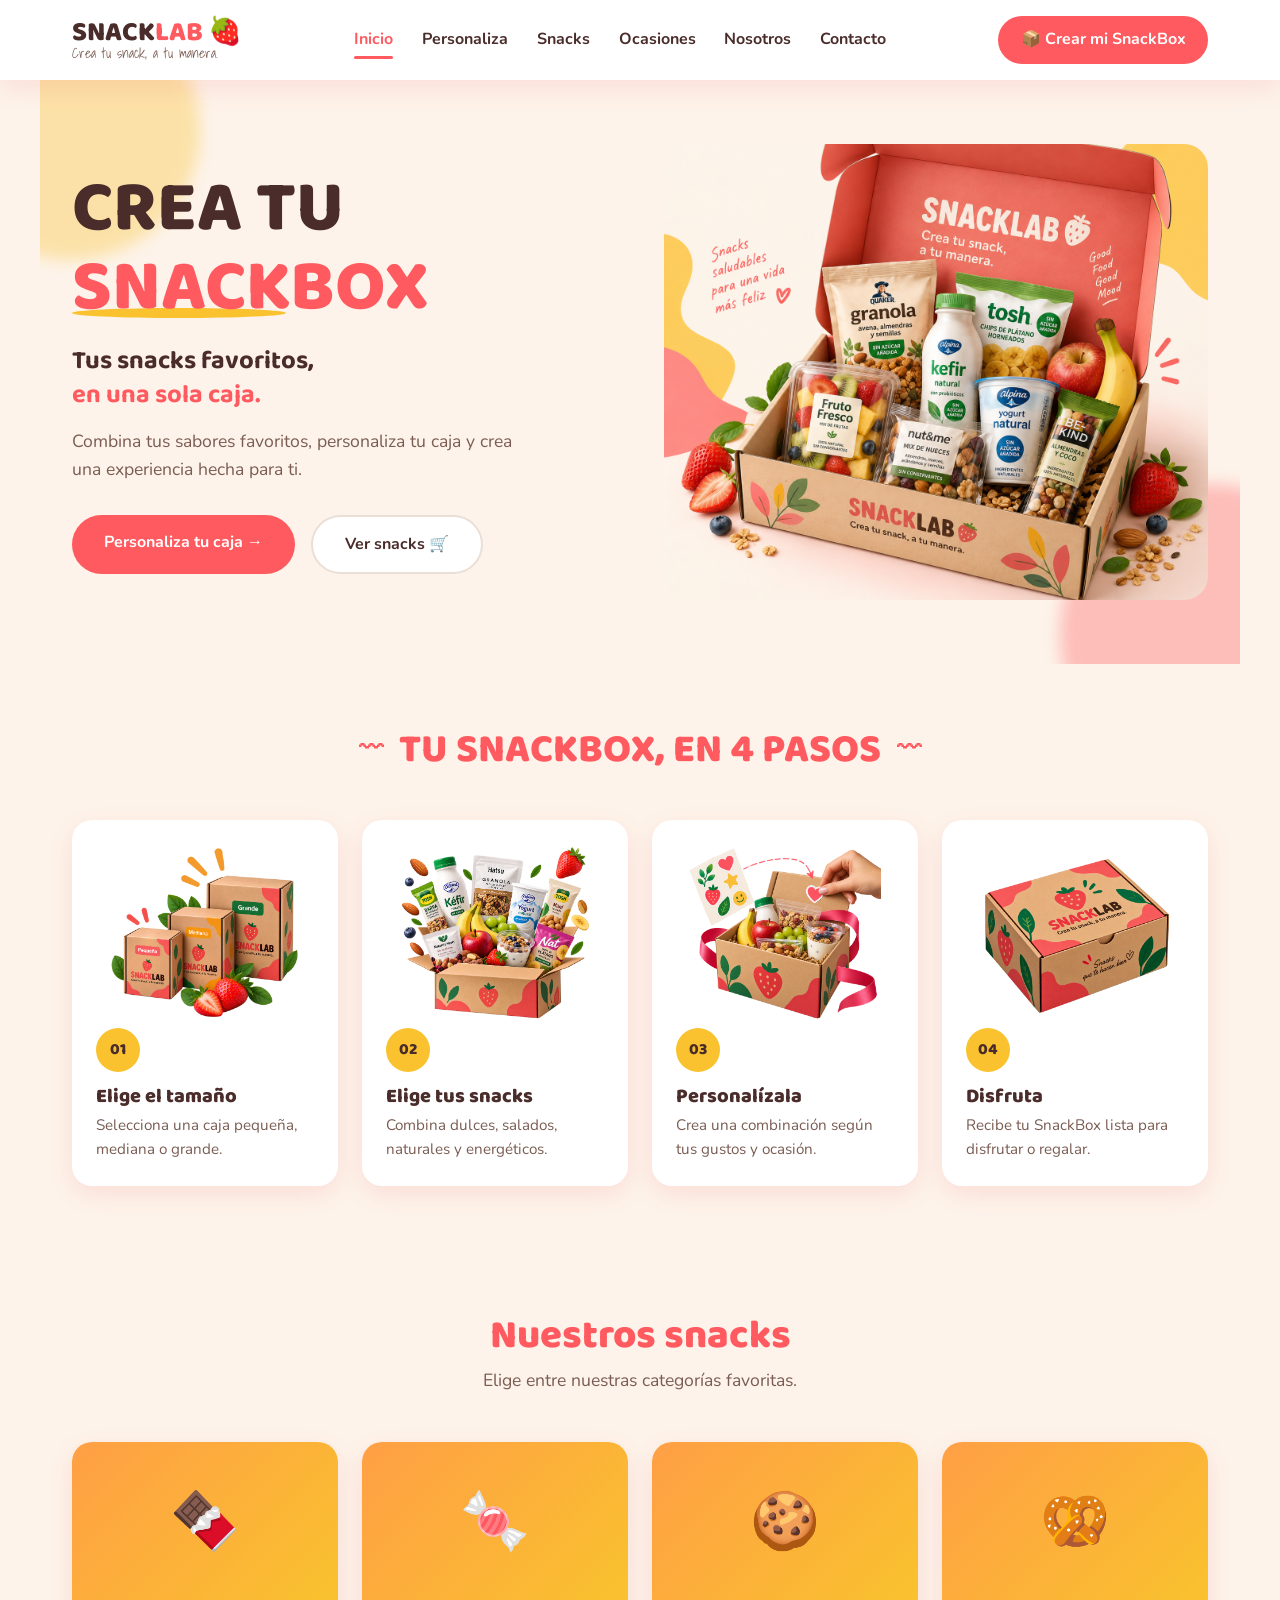
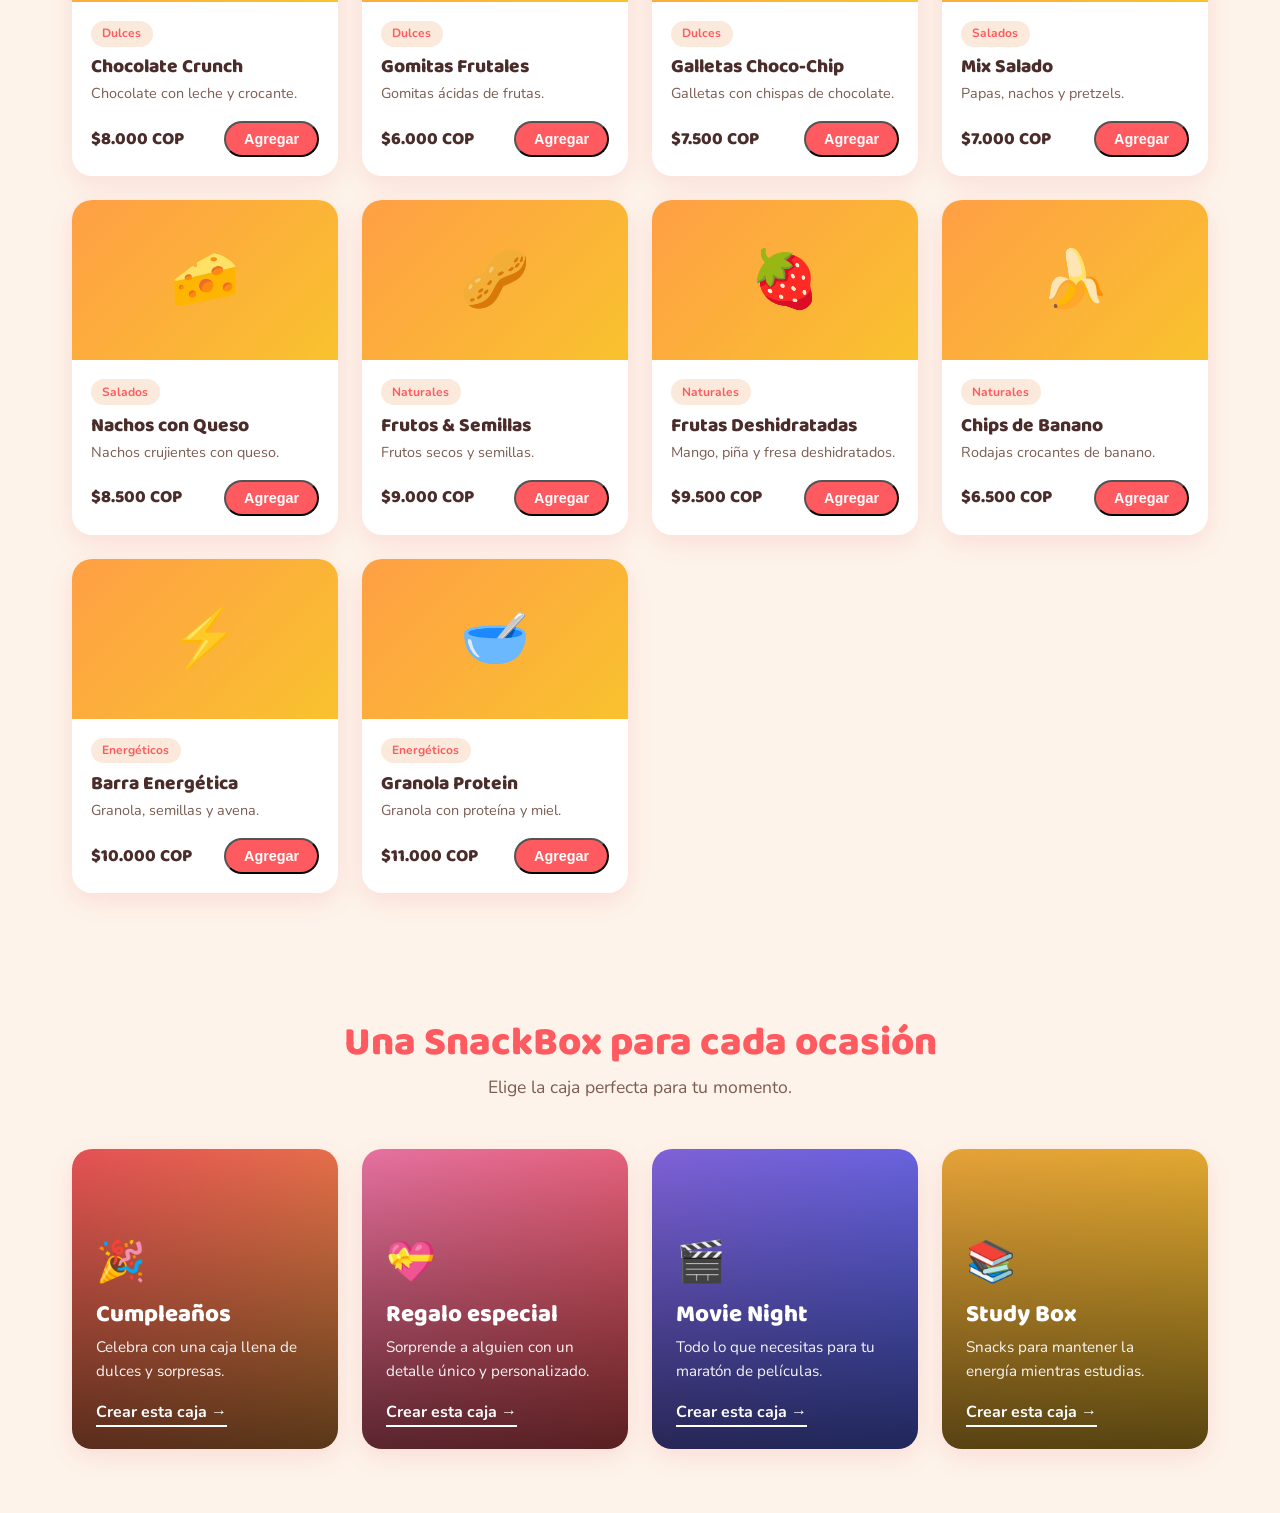
==== index.html @ cac792b1 "feat: add occasions section" ====
<!DOCTYPE html>
<html lang="es">
<head>
    <meta charset="UTF-8">
    <meta name="viewport" content="width=device-width, initial-scale=1.0">
    <title>SnackLab 🍓 | Crea tu snack, a tu manera</title>

    <!-- Google Fonts: Baloo 2 (títulos gruesos y redondeados) + Nunito (texto) -->
    <link rel="preconnect" href="https://fonts.googleapis.com">
    <link rel="preconnect" href="https://fonts.gstatic.com" crossorigin>
    <link href="https://fonts.googleapis.com/css2?family=Baloo+2:wght@600;700;800&family=Nunito:wght@400;600;700&display=swap" rel="stylesheet">

    <link rel="stylesheet" href="css/styles.css">
</head>
<body>

    <!-- ============================================= -->
    <!-- HEADER: zona superior con la navegación       -->
    <!-- ============================================= -->
    <header class="header">
        <nav class="navbar">
            <!-- Logo con dos colores + tagline debajo -->
            <a href="#inicio" class="navbar__logo">
                <span class="navbar__logo-text">
                    <span class="navbar__logo-snack">SNACK</span><span class="navbar__logo-lab">LAB</span> 🍓
                </span>
                <span class="navbar__logo-tagline">Crea tu snack, a tu manera.</span>
            </a>

            <!-- Menú de enlaces internos (anclas a cada sección) -->
            <ul class="navbar__menu">
                <li><a href="#inicio" class="is-active">Inicio</a></li>
                <li><a href="#como-funciona">Personaliza</a></li>
                <li><a href="#snacks">Snacks</a></li>
                <li><a href="#ocasiones">Ocasiones</a></li>
                <li><a href="#nosotros">Nosotros</a></li>
                <li><a href="#contacto">Contacto</a></li>
            </ul>

            <!-- Botón principal (CTA): visualmente es un botón, por dentro un enlace -->
            <a href="#contacto" class="navbar__cta">📦 Crear mi SnackBox</a>
        </nav>
    </header>

    <!-- ============================================= -->
    <!-- MAIN: contenido principal de la página         -->
    <!-- ============================================= -->
    <main>

        <!-- HERO: primera impresión (Fase 5) -->
        <section id="inicio" class="hero">
            <!-- COLUMNA IZQUIERDA: texto y botones -->
            <div class="hero__content">
                <h1 class="hero__title">
                    <span class="hero__title-line1">Crea tu</span>
                    <span class="hero__title-line2">SnackBox</span>
                </h1>
                <p class="hero__subtitle">
                    Tus snacks favoritos,<br>
                    <span class="hero__subtitle-accent">en una sola caja.</span>
                </p>
                <p class="hero__text">
                    Combina tus sabores favoritos, personaliza tu caja y crea una
                    experiencia hecha para ti.
                </p>
                <!-- Grupo de botones: principal y secundario -->
                <div class="hero__buttons">
                    <a href="#contacto" class="btn btn--primary">Personaliza tu caja →</a>
                    <a href="#snacks" class="btn btn--secondary">Ver snacks 🛒</a>
                </div>
            </div>

            <!-- COLUMNA DERECHA: imagen principal de la SnackBox -->
            <div class="hero__image">
                <img src="img/ppal.png" alt="SnackBox de SnackLab llena de snacks variados">
            </div>
        </section>

        <!-- CÓMO FUNCIONA: 4 pasos (Fase 6) -->
        <section id="como-funciona" class="section">
            <h2 class="section__title section__title--sparkles">Tu SnackBox, en 4 pasos</h2>

            <!-- Contenedor Grid: aquí viven las 4 tarjetas de pasos -->
            <div class="steps">
                <article class="step-card">
                    <img class="step-card__img" src="img/paso1.png" alt="Elige el tamaño de la caja">
                    <div class="step-card__body">
                        <span class="step-card__number">01</span>
                        <h3 class="step-card__title">Elige el tamaño</h3>
                        <p class="step-card__text">Selecciona una caja pequeña, mediana o grande.</p>
                    </div>
                </article>

                <article class="step-card">
                    <img class="step-card__img" src="img/paso2.png" alt="Elige tus snacks">
                    <div class="step-card__body">
                        <span class="step-card__number">02</span>
                        <h3 class="step-card__title">Elige tus snacks</h3>
                        <p class="step-card__text">Combina dulces, salados, naturales y energéticos.</p>
                    </div>
                </article>

                <article class="step-card">
                    <img class="step-card__img" src="img/paso3.png" alt="Personaliza tu caja">
                    <div class="step-card__body">
                        <span class="step-card__number">03</span>
                        <h3 class="step-card__title">Personalízala</h3>
                        <p class="step-card__text">Crea una combinación según tus gustos y ocasión.</p>
                    </div>
                </article>

                <article class="step-card">
                    <img class="step-card__img" src="img/paso4.png" alt="Disfruta tu SnackBox">
                    <div class="step-card__body">
                        <span class="step-card__number">04</span>
                        <h3 class="step-card__title">Disfruta</h3>
                        <p class="step-card__text">Recibe tu SnackBox lista para disfrutar o regalar.</p>
                    </div>
                </article>
            </div>
        </section>

        <!-- NUESTROS SNACKS: catálogo (Fase 7) -->
        <section id="snacks" class="section">
            <h2 class="section__title">Nuestros snacks</h2>
            <p class="section__subtitle">Elige entre nuestras categorías favoritas.</p>

            <!-- Grid de tarjetas de producto -->
            <div class="snacks">
                <!-- DULCES -->
                <article class="snack-card">
                    <div class="snack-card__img" aria-label="Chocolate Crunch"><span>🍫</span></div>
                    <div class="snack-card__body">
                        <span class="snack-card__tag">Dulces</span>
                        <h3 class="snack-card__name">Chocolate Crunch</h3>
                        <p class="snack-card__desc">Chocolate con leche y crocante.</p>
                        <div class="snack-card__footer">
                            <span class="snack-card__price">$8.000 COP</span>
                            <button type="button" class="btn btn--primary btn--small">Agregar</button>
                        </div>
                    </div>
                </article>

                <article class="snack-card">
                    <div class="snack-card__img" aria-label="Gomitas Frutales"><span>🍬</span></div>
                    <div class="snack-card__body">
                        <span class="snack-card__tag">Dulces</span>
                        <h3 class="snack-card__name">Gomitas Frutales</h3>
                        <p class="snack-card__desc">Gomitas ácidas de frutas.</p>
                        <div class="snack-card__footer">
                            <span class="snack-card__price">$6.000 COP</span>
                            <button type="button" class="btn btn--primary btn--small">Agregar</button>
                        </div>
                    </div>
                </article>

                <article class="snack-card">
                    <div class="snack-card__img" aria-label="Galletas Choco-Chip"><span>🍪</span></div>
                    <div class="snack-card__body">
                        <span class="snack-card__tag">Dulces</span>
                        <h3 class="snack-card__name">Galletas Choco-Chip</h3>
                        <p class="snack-card__desc">Galletas con chispas de chocolate.</p>
                        <div class="snack-card__footer">
                            <span class="snack-card__price">$7.500 COP</span>
                            <button type="button" class="btn btn--primary btn--small">Agregar</button>
                        </div>
                    </div>
                </article>

                <!-- SALADOS -->
                <article class="snack-card">
                    <div class="snack-card__img" aria-label="Mix Salado"><span>🥨</span></div>
                    <div class="snack-card__body">
                        <span class="snack-card__tag">Salados</span>
                        <h3 class="snack-card__name">Mix Salado</h3>
                        <p class="snack-card__desc">Papas, nachos y pretzels.</p>
                        <div class="snack-card__footer">
                            <span class="snack-card__price">$7.000 COP</span>
                            <button type="button" class="btn btn--primary btn--small">Agregar</button>
                        </div>
                    </div>
                </article>

                <article class="snack-card">
                    <div class="snack-card__img" aria-label="Nachos con Queso"><span>🧀</span></div>
                    <div class="snack-card__body">
                        <span class="snack-card__tag">Salados</span>
                        <h3 class="snack-card__name">Nachos con Queso</h3>
                        <p class="snack-card__desc">Nachos crujientes con queso.</p>
                        <div class="snack-card__footer">
                            <span class="snack-card__price">$8.500 COP</span>
                            <button type="button" class="btn btn--primary btn--small">Agregar</button>
                        </div>
                    </div>
                </article>

                <!-- NATURALES -->
                <article class="snack-card">
                    <div class="snack-card__img" aria-label="Frutos y Semillas"><span>🥜</span></div>
                    <div class="snack-card__body">
                        <span class="snack-card__tag">Naturales</span>
                        <h3 class="snack-card__name">Frutos &amp; Semillas</h3>
                        <p class="snack-card__desc">Frutos secos y semillas.</p>
                        <div class="snack-card__footer">
                            <span class="snack-card__price">$9.000 COP</span>
                            <button type="button" class="btn btn--primary btn--small">Agregar</button>
                        </div>
                    </div>
                </article>

                <article class="snack-card">
                    <div class="snack-card__img" aria-label="Frutas Deshidratadas"><span>🍓</span></div>
                    <div class="snack-card__body">
                        <span class="snack-card__tag">Naturales</span>
                        <h3 class="snack-card__name">Frutas Deshidratadas</h3>
                        <p class="snack-card__desc">Mango, piña y fresa deshidratados.</p>
                        <div class="snack-card__footer">
                            <span class="snack-card__price">$9.500 COP</span>
                            <button type="button" class="btn btn--primary btn--small">Agregar</button>
                        </div>
                    </div>
                </article>

                <article class="snack-card">
                    <div class="snack-card__img" aria-label="Chips de Banano"><span>🍌</span></div>
                    <div class="snack-card__body">
                        <span class="snack-card__tag">Naturales</span>
                        <h3 class="snack-card__name">Chips de Banano</h3>
                        <p class="snack-card__desc">Rodajas crocantes de banano.</p>
                        <div class="snack-card__footer">
                            <span class="snack-card__price">$6.500 COP</span>
                            <button type="button" class="btn btn--primary btn--small">Agregar</button>
                        </div>
                    </div>
                </article>

                <!-- ENERGÉTICOS -->
                <article class="snack-card">
                    <div class="snack-card__img" aria-label="Barra Energética"><span>⚡</span></div>
                    <div class="snack-card__body">
                        <span class="snack-card__tag">Energéticos</span>
                        <h3 class="snack-card__name">Barra Energética</h3>
                        <p class="snack-card__desc">Granola, semillas y avena.</p>
                        <div class="snack-card__footer">
                            <span class="snack-card__price">$10.000 COP</span>
                            <button type="button" class="btn btn--primary btn--small">Agregar</button>
                        </div>
                    </div>
                </article>

                <article class="snack-card">
                    <div class="snack-card__img" aria-label="Granola Protein"><span>🥣</span></div>
                    <div class="snack-card__body">
                        <span class="snack-card__tag">Energéticos</span>
                        <h3 class="snack-card__name">Granola Protein</h3>
                        <p class="snack-card__desc">Granola con proteína y miel.</p>
                        <div class="snack-card__footer">
                            <span class="snack-card__price">$11.000 COP</span>
                            <button type="button" class="btn btn--primary btn--small">Agregar</button>
                        </div>
                    </div>
                </article>
            </div>
        </section>

        <!-- OCASIONES: SnackBox temáticas (Fase 8) -->
        <section id="ocasiones" class="section">
            <h2 class="section__title">Una SnackBox para cada ocasión</h2>
            <p class="section__subtitle">Elige la caja perfecta para tu momento.</p>

            <!-- Grid de tarjetas con overlay -->
            <div class="occasions">
                <article class="occasion-card occasion-card--birthday">
                    <div class="occasion-card__content">
                        <span class="occasion-card__icon">🎉</span>
                        <h3 class="occasion-card__title">Cumpleaños</h3>
                        <p class="occasion-card__desc">Celebra con una caja llena de dulces y sorpresas.</p>
                        <a href="#contacto" class="occasion-card__cta">Crear esta caja →</a>
                    </div>
                </article>

                <article class="occasion-card occasion-card--gift">
                    <div class="occasion-card__content">
                        <span class="occasion-card__icon">💝</span>
                        <h3 class="occasion-card__title">Regalo especial</h3>
                        <p class="occasion-card__desc">Sorprende a alguien con un detalle único y personalizado.</p>
                        <a href="#contacto" class="occasion-card__cta">Crear esta caja →</a>
                    </div>
                </article>

                <article class="occasion-card occasion-card--movie">
                    <div class="occasion-card__content">
                        <span class="occasion-card__icon">🎬</span>
                        <h3 class="occasion-card__title">Movie Night</h3>
                        <p class="occasion-card__desc">Todo lo que necesitas para tu maratón de películas.</p>
                        <a href="#contacto" class="occasion-card__cta">Crear esta caja →</a>
                    </div>
                </article>

                <article class="occasion-card occasion-card--study">
                    <div class="occasion-card__content">
                        <span class="occasion-card__icon">📚</span>
                        <h3 class="occasion-card__title">Study Box</h3>
                        <p class="occasion-card__desc">Snacks para mantener la energía mientras estudias.</p>
                        <a href="#contacto" class="occasion-card__cta">Crear esta caja →</a>
                    </div>
                </article>
            </div>
        </section>

        <!-- ¿POR QUÉ SNACKLAB?: beneficios (Fase 9) -->
        <section id="beneficios">
            <!-- 4 beneficios: personalizable, variedad, para cada ocasión, a tu medida -->
        </section>

        <!-- SOBRE NOSOTROS: historia de la marca (Fase 10) -->
        <section id="nosotros">
            <!-- Texto de la marca + CTA -->
        </section>

        <!-- CONTACTO: formulario visual (Fase 11) -->
        <section id="contacto">
            <!-- Formulario: nombre, email, ocasión, mensaje -->
        </section>

    </main>

    <!-- ============================================= -->
    <!-- FOOTER: pie de página (Fase 12)                -->
    <!-- ============================================= -->
    <footer>
        <!-- Logo, tagline, enlaces, redes, copyright -->
    </footer>

</body>
</html>
---- css/styles.css ----
/* ============================================= */
/* SNACKLAB - Hoja de estilos principal           */
/* ============================================= */

/* --- Carga de la fuente decorativa ---
   @font-face "instala" la fuente en la web desde un archivo local.
   La ruta ../Fonts/ sube un nivel (sale de css/) y entra a la carpeta Fonts/. */
@font-face {
    font-family: 'Shadows Into Light';
    src: url('../Fonts/ShadowsIntoLight-Regular.ttf') format('truetype');
    font-weight: 400;
    font-style: normal;
    font-display: swap; /* muestra texto de reserva mientras la fuente carga */
}

/* --- Variables CSS (paleta y valores reutilizables) ---
   Se definen una vez aquí y se usan en todo el archivo con var(--nombre).
   Si quieres cambiar un color de toda la web, lo cambias en un solo lugar. */
:root {
    --primary-color: #ff5a5f;   /* coral: color principal de la marca */
    --primary-dark: #e94b50;    /* coral más oscuro (hover) */
    --secondary-color: #ff9f45; /* naranja */
    --accent-color: #f9c22e;    /* amarillo dorado: círculos y subrayados */
    --background-color: #fdf3ea;/* crema cálido: fondo general */
    --cream-dark: #fbe9db;      /* crema un poco más intenso (secciones) */
    --text-color: #4a2c2a;      /* café oscuro: texto y logo */
    --text-light: #7a5c52;      /* café claro: descripciones */
    --white: #ffffff;

    --radius: 16px;             /* redondeo estándar de bordes */
    --shadow: 0 8px 24px rgba(233, 75, 80, 0.12); /* sombra suave cálida */
    --transition: 0.3s ease;    /* velocidad estándar de animaciones */

    /* Fuente manuscrita: solo para el logo y el tagline */
    --font-script: 'Shadows Into Light', cursive;
    /* Fuente gruesa y redondeada: títulos grandes (hero, secciones) */
    --font-titles: 'Baloo 2', cursive;
    /* Fuente para textos normales */
    --font-body: 'Nunito', 'Segoe UI', sans-serif;
}

/* --- Reset básico ---
   Quita los márgenes/rellenos por defecto del navegador
   y hace que el padding no aumente el ancho de los elementos. */
* {
    margin: 0;
    padding: 0;
    box-sizing: border-box;
}

/* Hace que al hacer clic en un enlace del menú,
   la página se desplace suavemente en vez de saltar. */
html {
    scroll-behavior: smooth;
}

/* Estilos base del cuerpo */
body {
    font-family: var(--font-body);
    line-height: 1.6;
    color: var(--text-color);
    background-color: var(--background-color);
    overflow-x: hidden; /* evita scroll horizontal por las formas decorativas */
}

/* Las imágenes nunca se salen de su contenedor */
img {
    max-width: 100%;
    display: block;
}

/* Quitamos el subrayado y el color por defecto de los enlaces */
a {
    text-decoration: none;
    color: inherit;
}

/* Quitamos los puntos de las listas */
ul {
    list-style: none;
}

/* Títulos grandes: fuente gruesa y redondeada (Baloo 2) */
h1,
h2,
h3 {
    font-family: var(--font-titles);
    font-weight: 800;
    line-height: 1.1;
}

/* ============================================= */
/* NAVBAR                                         */
/* ============================================= */

/* El header queda "pegado" arriba al hacer scroll (sticky).
   z-index alto para que quede por encima del resto del contenido. */
.header {
    background-color: var(--white);
    box-shadow: var(--shadow);
    position: sticky;
    top: 0;
    z-index: 100;
}

/* FLEXBOX: coloca logo, menú y CTA en una fila y los separa.
   justify-content: space-between = empuja los elementos a los extremos. */
.navbar {
    display: flex;
    align-items: center;
    justify-content: space-between;
    max-width: 1200px;     /* la navbar no se estira infinitamente en pantallas grandes */
    margin: 0 auto;        /* centra el contenido horizontalmente */
    padding: 1rem 2rem;
}

/* Logo: el enlace es una columna (texto arriba, tagline abajo) */
.navbar__logo {
    display: flex;
    flex-direction: column;
    line-height: 1;
}

/* Texto principal del logo, en fuente gruesa Baloo */
.navbar__logo-text {
    font-family: var(--font-titles);
    font-size: 1.7rem;
    font-weight: 800;
}

.navbar__logo-snack {
    color: var(--text-color); /* "SNACK" en café oscuro */
}

.navbar__logo-lab {
    color: var(--primary-color); /* "LAB" en coral */
}

/* Tagline pequeño en fuente manuscrita debajo del logo */
.navbar__logo-tagline {
    font-family: var(--font-script);
    font-size: 0.9rem;
    color: var(--text-light);
}

/* El menú también es un contenedor flex (enlaces en fila con separación) */
.navbar__menu {
    display: flex;
    gap: 1.8rem;
}

.navbar__menu a {
    position: relative;
    font-weight: 700;
    padding: 0.3rem 0;
    transition: color var(--transition);
}

.navbar__menu a:hover {
    color: var(--primary-color);
}

/* Enlace activo: color coral + subrayado corto debajo.
   El subrayado se dibuja con un pseudo-elemento ::after (decoración sin HTML extra). */
.navbar__menu a.is-active {
    color: var(--primary-color);
}

.navbar__menu a.is-active::after {
    content: "";
    position: absolute;
    left: 0;
    bottom: -4px;
    width: 100%;
    height: 3px;
    background-color: var(--primary-color);
    border-radius: 2px;
}

/* CTA: enlace con apariencia de botón (redondeado tipo píldora) */
.navbar__cta {
    background-color: var(--primary-color);
    color: var(--white);
    padding: 0.7rem 1.4rem;
    border-radius: 50px;
    font-weight: 700;
    transition: background-color var(--transition), transform var(--transition);
}

.navbar__cta:hover {
    background-color: var(--primary-dark);
    transform: translateY(-2px); /* el botón "sube" un poco al pasar el mouse */
}

/* ============================================= */
/* BOTONES (reutilizables en toda la web)         */
/* ============================================= */

/* Clase base .btn: estilos comunes de todos los botones (forma píldora) */
.btn {
    display: inline-block;
    padding: 0.9rem 2rem;
    border-radius: 50px;
    font-weight: 700;
    transition: transform var(--transition), background-color var(--transition);
}

.btn:hover {
    transform: translateY(-2px); /* efecto de "levantar" al pasar el mouse */
}

/* Botón PRINCIPAL: relleno de color, es LA acción más importante */
.btn--primary {
    background-color: var(--primary-color);
    color: var(--white);
}

.btn--primary:hover {
    background-color: var(--primary-dark);
}

/* Botón SECUNDARIO: fondo blanco con borde, es la acción alternativa */
.btn--secondary {
    background-color: var(--white);
    color: var(--text-color);
    border: 2px solid #eadfd7;
}

.btn--secondary:hover {
    border-color: var(--primary-color);
    color: var(--primary-color);
}

/* Botón PEQUEÑO: para usar dentro de tarjetas (ej. "Agregar") */
.btn--small {
    padding: 0.5rem 1.1rem;
    font-size: 0.9rem;
}

/* ============================================= */
/* HERO                                           */
/* ============================================= */

/* position: relative para poder colocar las formas decorativas dentro.
   overflow: hidden para que los blobs no generen scroll. */
.hero {
    position: relative;
    display: flex;
    align-items: center;
    gap: 3rem;
    max-width: 1200px;
    margin: 0 auto;
    padding: 4rem 2rem;
    overflow: hidden;
}

/* --- Formas decorativas de fondo (blobs) ---
   Se crean con pseudo-elementos: círculos de color difuminados
   colocados detrás del contenido (z-index: 0). */
.hero::before,
.hero::after {
    content: "";
    position: absolute;
    border-radius: 50%;
    z-index: 0;
    filter: blur(8px);
    opacity: 0.35;
}

/* Blob amarillo arriba a la izquierda */
.hero::before {
    width: 260px;
    height: 260px;
    background-color: var(--accent-color);
    top: -80px;
    left: -100px;
}

/* Blob coral abajo a la derecha */
.hero::after {
    width: 300px;
    height: 300px;
    background-color: var(--primary-color);
    bottom: -120px;
    right: -120px;
}

/* Cada columna ocupa la mitad. position: relative + z-index: 1
   para que el contenido quede POR ENCIMA de los blobs decorativos. */
.hero__content,
.hero__image {
    position: relative;
    z-index: 1;
    flex: 1;
}

/* Título gigante en dos líneas y dos colores */
.hero__title {
    display: flex;
    flex-direction: column;
    font-size: 4.5rem;
    text-transform: uppercase;
    margin-bottom: 1rem;
}

.hero__title-line1 {
    color: var(--text-color);   /* "CREA TU" en café */
}

/* "SNACKBOX" en coral, con subrayado curvo amarillo debajo.
   El subrayado se dibuja con ::after usando un borde redondeado. */
.hero__title-line2 {
    color: var(--primary-color);
    position: relative;
    display: inline-block;
    width: fit-content;
}

.hero__title-line2::after {
    content: "";
    position: absolute;
    left: 0;
    bottom: 0.15em;
    width: 60%;
    height: 10px;
    background-color: var(--accent-color);
    border-radius: 50%;
    z-index: -1;                /* queda detrás del texto */
}

.hero__subtitle {
    font-family: var(--font-titles);
    font-size: 1.6rem;
    font-weight: 700;
    line-height: 1.3;
    margin-bottom: 1rem;
}

.hero__subtitle-accent {
    color: var(--primary-color); /* segunda línea del subtítulo en coral */
}

.hero__text {
    font-size: 1.1rem;
    color: var(--text-light);
    margin-bottom: 2rem;
    max-width: 460px;
}

/* Los botones en fila, con separación entre ellos */
.hero__buttons {
    display: flex;
    gap: 1rem;
}

/* --- Imagen principal del hero --- */
.hero__image {
    display: flex;
    justify-content: center;
}

/* La imagen se adapta a su columna y mantiene sus proporciones.
   object-fit: contain evita que se deforme. */
.hero__image img {
    width: 100%;
    max-width: 560px;
    height: auto;
    border-radius: 24px;
}

/* ============================================= */
/* SECCIONES (estilos reutilizables)              */
/* ============================================= */

/* Contenedor estándar de cada sección: ancho máximo y centrado */
.section {
    max-width: 1200px;
    margin: 0 auto;
    padding: 4rem 2rem;
    text-align: center;
}

/* Título de sección (usa la fuente decorativa por la regla h2 global) */
.section__title {
    font-size: 2.5rem;
    color: var(--primary-color);
    margin-bottom: 0.5rem;
}

/* Subtítulo explicativo bajo el título */
.section__subtitle {
    font-size: 1.1rem;
    margin-bottom: 3rem;
    color: var(--text-light);
}

/* Título en MAYÚSCULAS con destellos decorativos a los lados.
   Los destellos (líneas coral) se hacen con ::before y ::after. */
.section__title--sparkles {
    text-transform: uppercase;
    display: inline-flex;
    align-items: center;
    gap: 1rem;
    margin-bottom: 3rem;
}

.section__title--sparkles::before,
.section__title--sparkles::after {
    content: "〰";
    color: var(--primary-color);
    font-size: 1.5rem;
}

/* ============================================= */
/* SECCIÓN "CÓMO FUNCIONA" (CSS Grid)             */
/* ============================================= */

/* GRID: 4 columnas del mismo ancho. */
.steps {
    display: grid;
    grid-template-columns: repeat(4, 1fr);
    gap: 1.5rem;
}

/* Cada tarjeta de paso.
   overflow: hidden hace que la imagen respete las esquinas redondeadas.
   Sin padding: la imagen llega de borde a borde (el padding va en el body). */
.step-card {
    position: relative;
    background-color: var(--white);
    border-radius: 20px;
    box-shadow: var(--shadow);
    overflow: hidden;
    text-align: left;
    transition: transform var(--transition);
}

.step-card:hover {
    transform: translateY(-8px);
}

/* Imagen de la ilustración: centrada y completa (sin recortar).
   object-fit: contain muestra la imagen entera; se ve limpia porque
   su fondo crema es casi igual al fondo de la web. */
.step-card__img {
    width: 100%;
    height: 200px;
    object-fit: contain;
    display: block;
    padding: 1.5rem 1.5rem 0;
}

/* Contenedor del texto: aquí va el padding del texto */
.step-card__body {
    padding: 0.5rem 1.5rem 1.5rem;
}

/* --- Línea punteada conectora entre tarjetas ---
   Se dibuja con ::after a la derecha de cada tarjeta.
   La última tarjeta no la lleva (:last-child). */
.step-card::after {
    content: "";
    position: absolute;
    top: 90px;
    right: -1.5rem;
    width: 1.5rem;
    border-top: 3px dotted var(--primary-color);
    z-index: 1;
}

.step-card:last-child::after {
    display: none; /* la última no conecta con nada */
}

/* Número dentro de un círculo amarillo */
.step-card__number {
    display: inline-flex;
    align-items: center;
    justify-content: center;
    width: 44px;
    height: 44px;
    background-color: var(--accent-color);
    color: var(--text-color);
    border-radius: 50%;
    font-family: var(--font-titles);
    font-weight: 800;
    margin-bottom: 0.8rem;
}

.step-card__title {
    font-size: 1.25rem;
    color: var(--text-color);
    margin-bottom: 0.4rem;
}

.step-card__text {
    font-size: 0.95rem;
    color: var(--text-light);
}

/* ============================================= */
/* CATÁLOGO DE SNACKS                             */
/* ============================================= */

/* GRID RESPONSIVE con truco auto-fit:
   repeat(auto-fit, minmax(220px, 1fr)) significa:
   "crea tantas columnas como quepan, cada una de mínimo 220px".
   Cuando la pantalla es angosta, las tarjetas se apilan solas.
   ¡Esto es responsive casi gratis! */
.snacks {
    display: grid;
    grid-template-columns: repeat(auto-fit, minmax(220px, 1fr));
    gap: 1.5rem;
}

/* Tarjeta de producto */
.snack-card {
    background-color: var(--white);
    border-radius: 20px;
    box-shadow: var(--shadow);
    overflow: hidden;                 /* la imagen respeta las esquinas */
    text-align: left;
    transition: transform var(--transition);
    display: flex;
    flex-direction: column;
}

.snack-card:hover {
    transform: translateY(-8px);
}

/* Imagen del snack (placeholder: recuadro con degradado + emoji).
   Cuando tengas imágenes reales, reemplazaremos este bloque por un <img>. */
.snack-card__img {
    height: 160px;
    background: linear-gradient(135deg, var(--secondary-color), var(--accent-color));
    display: flex;
    align-items: center;
    justify-content: center;
    font-size: 3.5rem;
}

/* Cuerpo de la tarjeta (contenido con padding).
   flex: 1 hace que todas las tarjetas tengan la misma altura. */
.snack-card__body {
    padding: 1.2rem;
    display: flex;
    flex-direction: column;
    flex: 1;
}

/* Etiqueta de categoría (Dulces, Salados...) */
.snack-card__tag {
    align-self: flex-start;
    background-color: var(--cream-dark);
    color: var(--primary-color);
    font-size: 0.75rem;
    font-weight: 700;
    padding: 0.2rem 0.7rem;
    border-radius: 50px;
    margin-bottom: 0.6rem;
}

.snack-card__name {
    font-size: 1.2rem;
    margin-bottom: 0.3rem;
}

.snack-card__desc {
    font-size: 0.9rem;
    color: var(--text-light);
    margin-bottom: 1rem;
    flex: 1;                          /* empuja el precio/botón hacia abajo */
}

/* Pie de la tarjeta: precio a la izquierda, botón a la derecha */
.snack-card__footer {
    display: flex;
    align-items: center;
    justify-content: space-between;
}

.snack-card__price {
    font-family: var(--font-titles);
    font-weight: 800;
    font-size: 1.1rem;
    color: var(--text-color);
}

/* ============================================= */
/* OCASIONES (tarjetas con overlay)               */
/* ============================================= */

/* Grid responsive: mismo truco auto-fit que en snacks */
.occasions {
    display: grid;
    grid-template-columns: repeat(auto-fit, minmax(240px, 1fr));
    gap: 1.5rem;
}

/* Tarjeta con overlay.
   El texto va ENCIMA de un fondo (color/imagen).
   Usamos flex para empujar el contenido hacia la parte inferior. */
.occasion-card {
    position: relative;
    height: 300px;
    border-radius: 20px;
    overflow: hidden;
    display: flex;
    align-items: flex-end;      /* el contenido se pega abajo */
    color: var(--white);
    box-shadow: var(--shadow);
    transition: transform var(--transition);
    background-size: cover;      /* la imagen/fondo cubre toda la tarjeta */
    background-position: center;
}

.occasion-card:hover {
    transform: translateY(-8px);
}

/* --- El OVERLAY (capa oscura sobre el fondo) ---
   Cada tarjeta tiene su color temático como fondo (temporal),
   y encima un degradado oscuro para que el texto blanco se lea bien.
   Cuando tengas imágenes, cambiaremos el color por url('img/...'). */
.occasion-card--birthday {
    background:
        linear-gradient(to top, rgba(0,0,0,0.65), rgba(0,0,0,0.1)),
        linear-gradient(135deg, #ff5a5f, #ff9f45);
}

.occasion-card--gift {
    background:
        linear-gradient(to top, rgba(0,0,0,0.65), rgba(0,0,0,0.1)),
        linear-gradient(135deg, #ff7eb3, #ff5a5f);
}

.occasion-card--movie {
    background:
        linear-gradient(to top, rgba(0,0,0,0.65), rgba(0,0,0,0.1)),
        linear-gradient(135deg, #8e6cef, #5a6fff);
}

.occasion-card--study {
    background:
        linear-gradient(to top, rgba(0,0,0,0.65), rgba(0,0,0,0.1)),
        linear-gradient(135deg, #ffb43f, #f9c22e);
}

/* Contenido de la tarjeta (texto sobre el overlay) */
.occasion-card__content {
    position: relative;         /* queda por encima del fondo */
    z-index: 1;
    padding: 1.5rem;
    text-align: left;
}

.occasion-card__icon {
    font-size: 2.5rem;
    display: block;
    margin-bottom: 0.5rem;
}

.occasion-card__title {
    font-size: 1.5rem;
    color: var(--white);
    margin-bottom: 0.4rem;
}

.occasion-card__desc {
    font-size: 0.95rem;
    margin-bottom: 1rem;
    opacity: 0.95;
}

/* CTA de la tarjeta: aparece con un pequeño realce al hover */
.occasion-card__cta {
    font-weight: 700;
    color: var(--white);
    border-bottom: 2px solid var(--white);
    padding-bottom: 2px;
    transition: opacity var(--transition);
}

.occasion-card__cta:hover {
    opacity: 0.8;
}
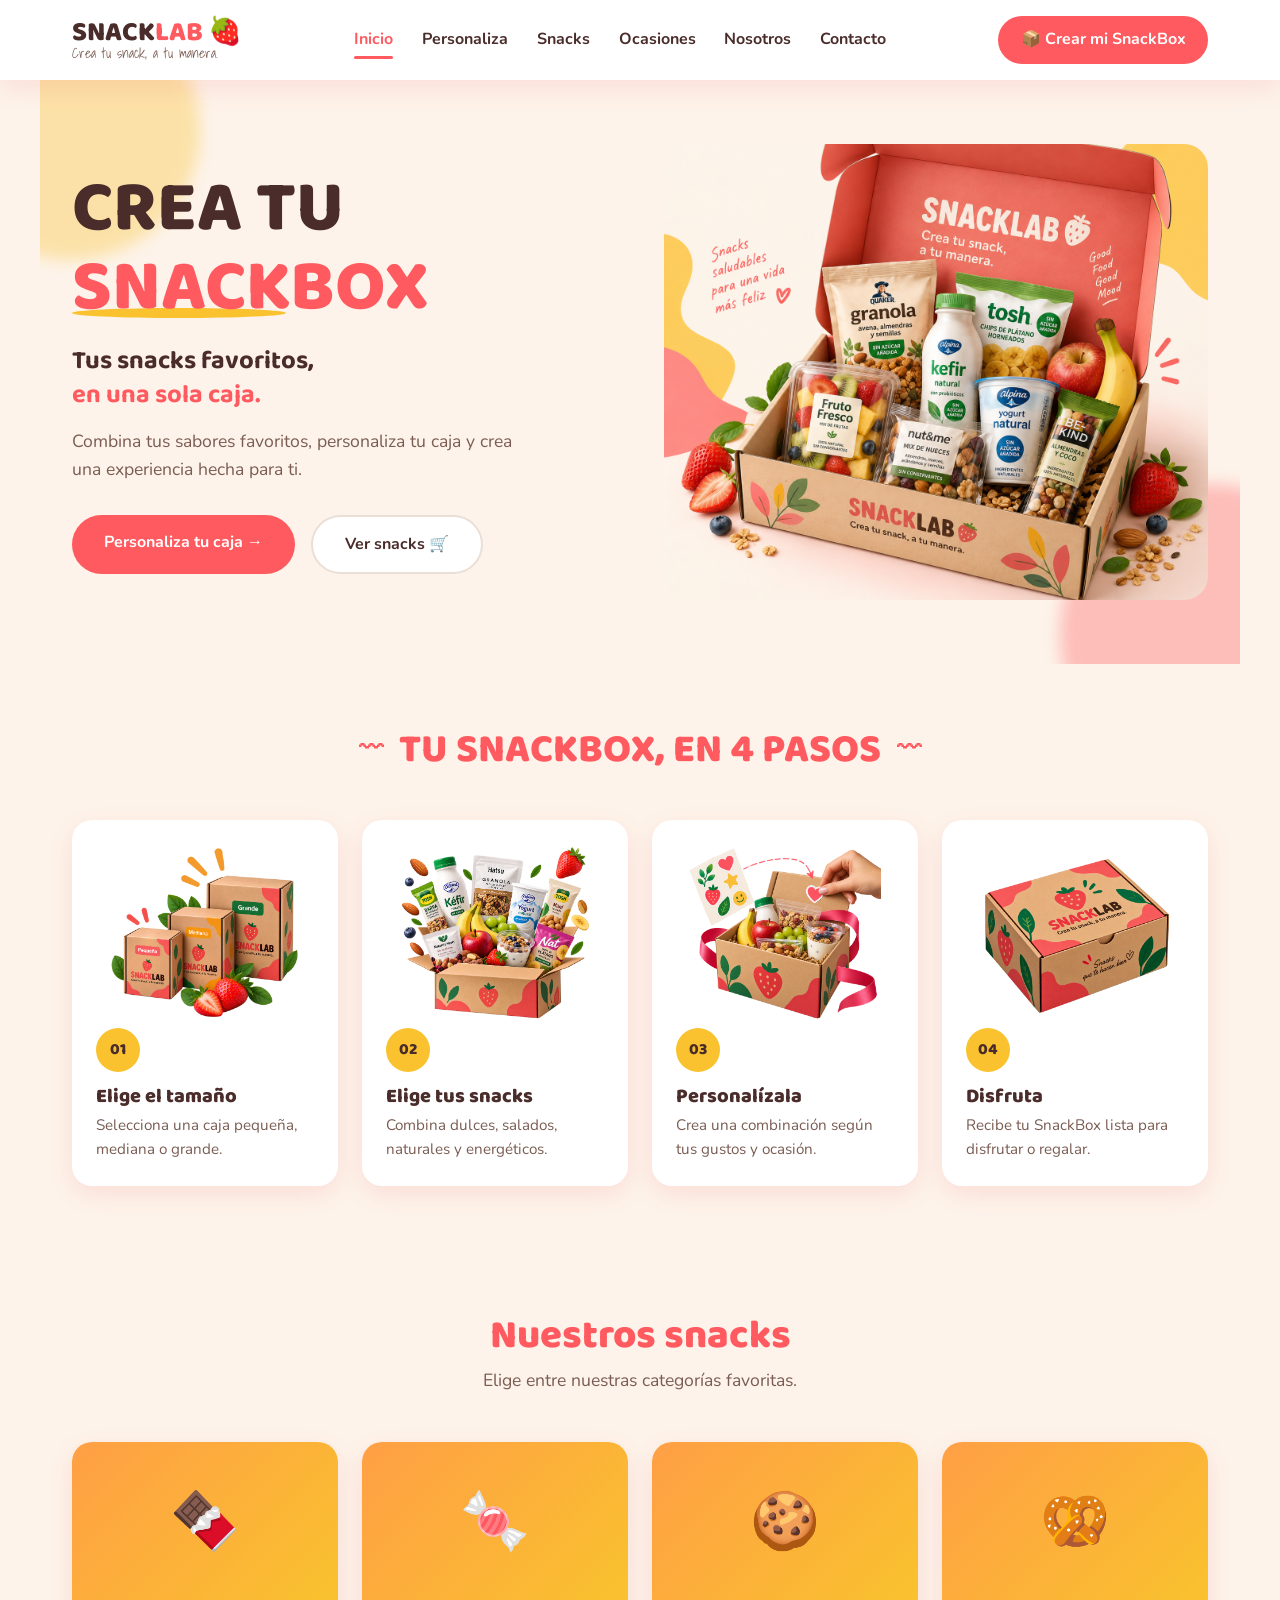
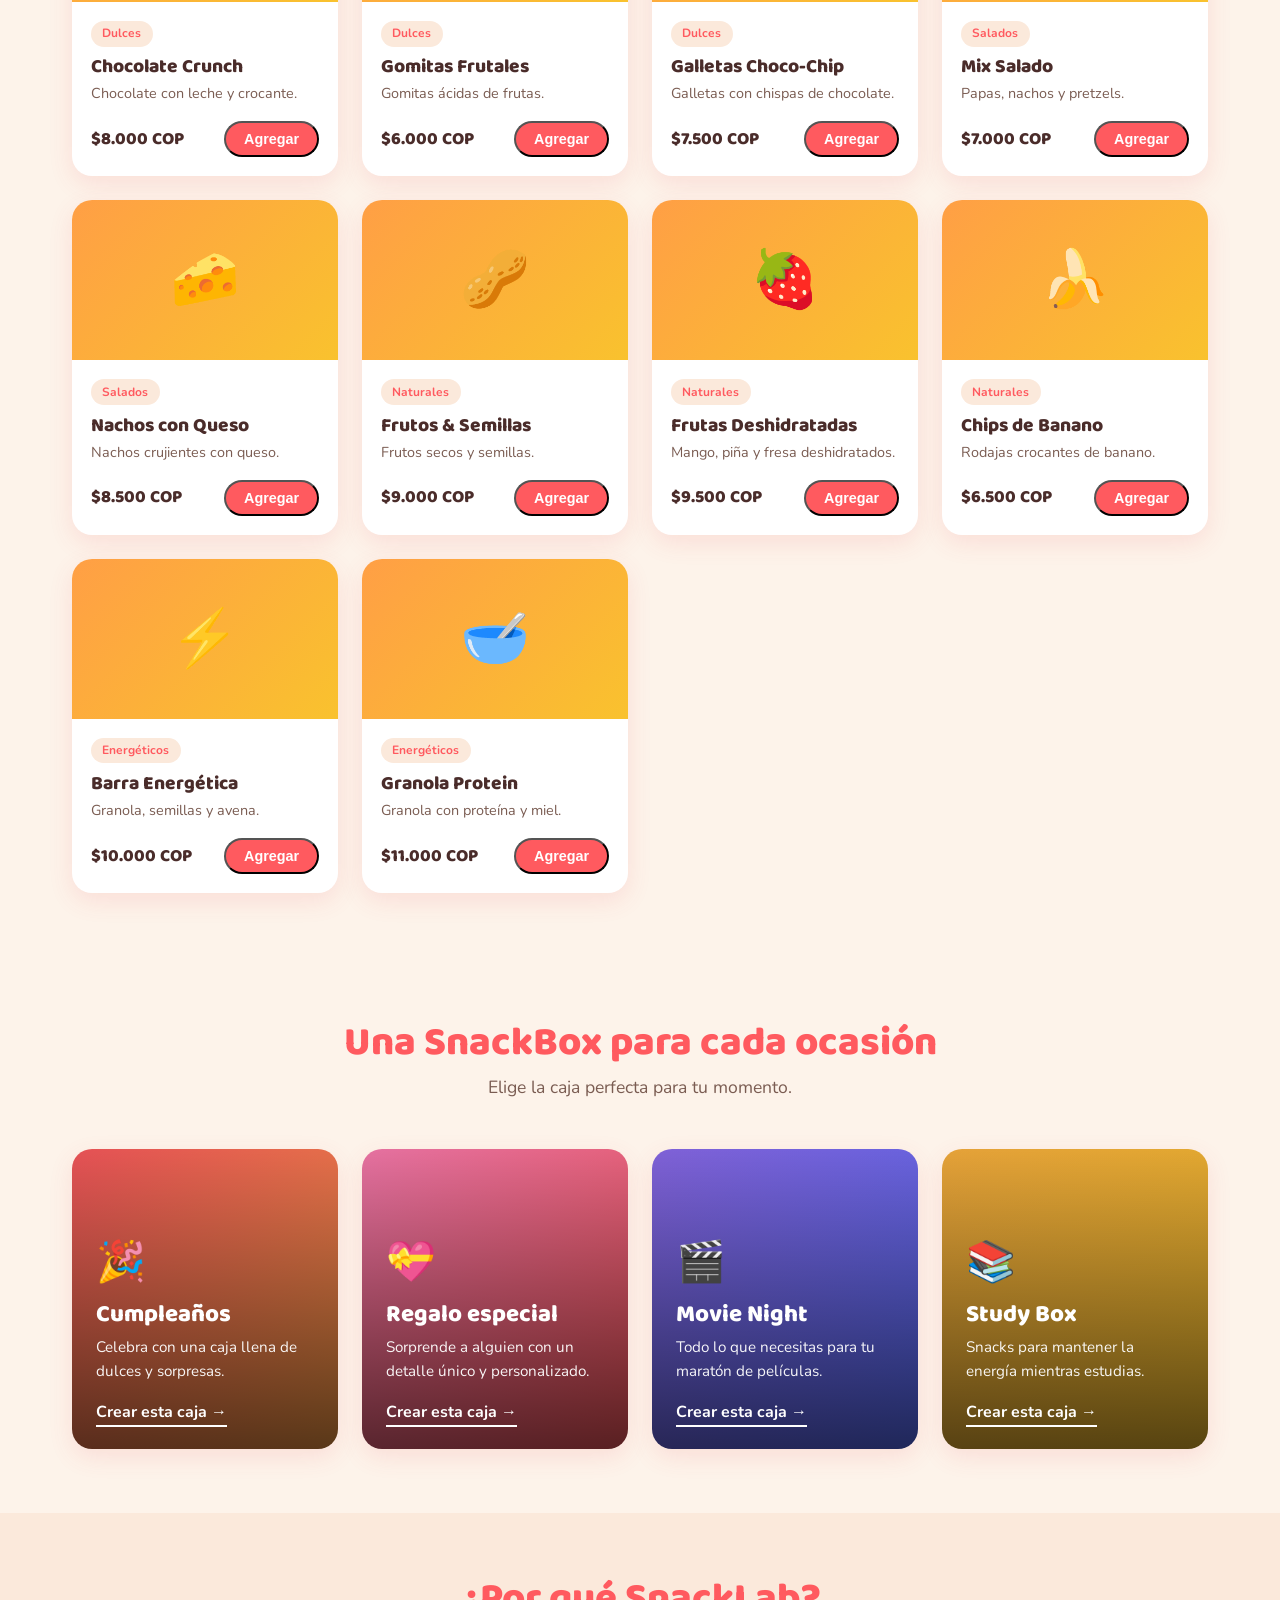
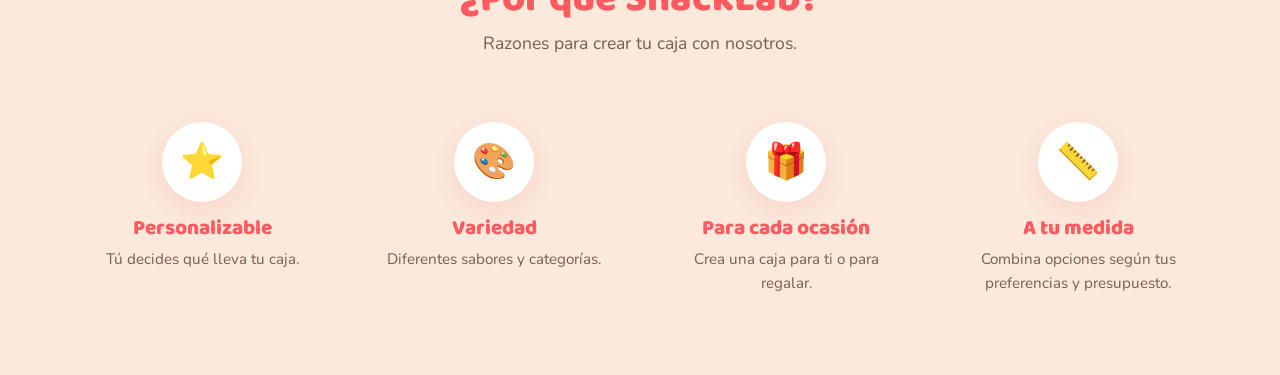
==== commit a75801d2: "feat: add benefits section" ====
--- a/index.html
+++ b/index.html
@@ -309,8 +309,37 @@
         </section>
 
         <!-- ¿POR QUÉ SNACKLAB?: beneficios (Fase 9) -->
-        <section id="beneficios">
-            <!-- 4 beneficios: personalizable, variedad, para cada ocasión, a tu medida -->
+        <section id="beneficios" class="benefits-section">
+            <div class="section">
+                <h2 class="section__title">¿Por qué SnackLab?</h2>
+                <p class="section__subtitle">Razones para crear tu caja con nosotros.</p>
+
+                <div class="benefits">
+                    <article class="benefit">
+                        <span class="benefit__icon">⭐</span>
+                        <h3 class="benefit__title">Personalizable</h3>
+                        <p class="benefit__desc">Tú decides qué lleva tu caja.</p>
+                    </article>
+
+                    <article class="benefit">
+                        <span class="benefit__icon">🎨</span>
+                        <h3 class="benefit__title">Variedad</h3>
+                        <p class="benefit__desc">Diferentes sabores y categorías.</p>
+                    </article>
+
+                    <article class="benefit">
+                        <span class="benefit__icon">🎁</span>
+                        <h3 class="benefit__title">Para cada ocasión</h3>
+                        <p class="benefit__desc">Crea una caja para ti o para regalar.</p>
+                    </article>
+
+                    <article class="benefit">
+                        <span class="benefit__icon">📏</span>
+                        <h3 class="benefit__title">A tu medida</h3>
+                        <p class="benefit__desc">Combina opciones según tus preferencias y presupuesto.</p>
+                    </article>
+                </div>
+            </div>
         </section>
 
         <!-- SOBRE NOSOTROS: historia de la marca (Fase 10) -->
--- a/css/styles.css
+++ b/css/styles.css
@@ -685,3 +685,57 @@
 .occasion-card__cta:hover {
     opacity: 0.8;
 }
+
+/* ============================================= */
+/* ¿POR QUÉ SNACKLAB? (beneficios)                */
+/* ============================================= */
+
+/* Fondo crema para diferenciar esta sección de las blancas.
+   Crea "ritmo visual" al hacer scroll por la página. */
+.benefits-section {
+    background-color: var(--cream-dark);
+}
+
+/* Grid de 4 columnas (se apilan solas en pantallas angostas) */
+.benefits {
+    display: grid;
+    grid-template-columns: repeat(auto-fit, minmax(200px, 1fr));
+    gap: 2rem;
+}
+
+/* Cada beneficio: centrado, sin tarjeta pesada (estilo minimalista) */
+.benefit {
+    text-align: center;
+    padding: 1rem;
+}
+
+/* Ícono dentro de un círculo blanco */
+.benefit__icon {
+    display: inline-flex;
+    align-items: center;
+    justify-content: center;
+    width: 80px;
+    height: 80px;
+    background-color: var(--white);
+    border-radius: 50%;
+    font-size: 2.2rem;
+    box-shadow: var(--shadow);
+    margin-bottom: 1rem;
+    transition: transform var(--transition);
+}
+
+/* Al pasar el mouse por el beneficio, su ícono crece un poco */
+.benefit:hover .benefit__icon {
+    transform: scale(1.1);
+}
+
+.benefit__title {
+    font-size: 1.3rem;
+    color: var(--primary-color);
+    margin-bottom: 0.4rem;
+}
+
+.benefit__desc {
+    font-size: 0.95rem;
+    color: var(--text-light);
+}
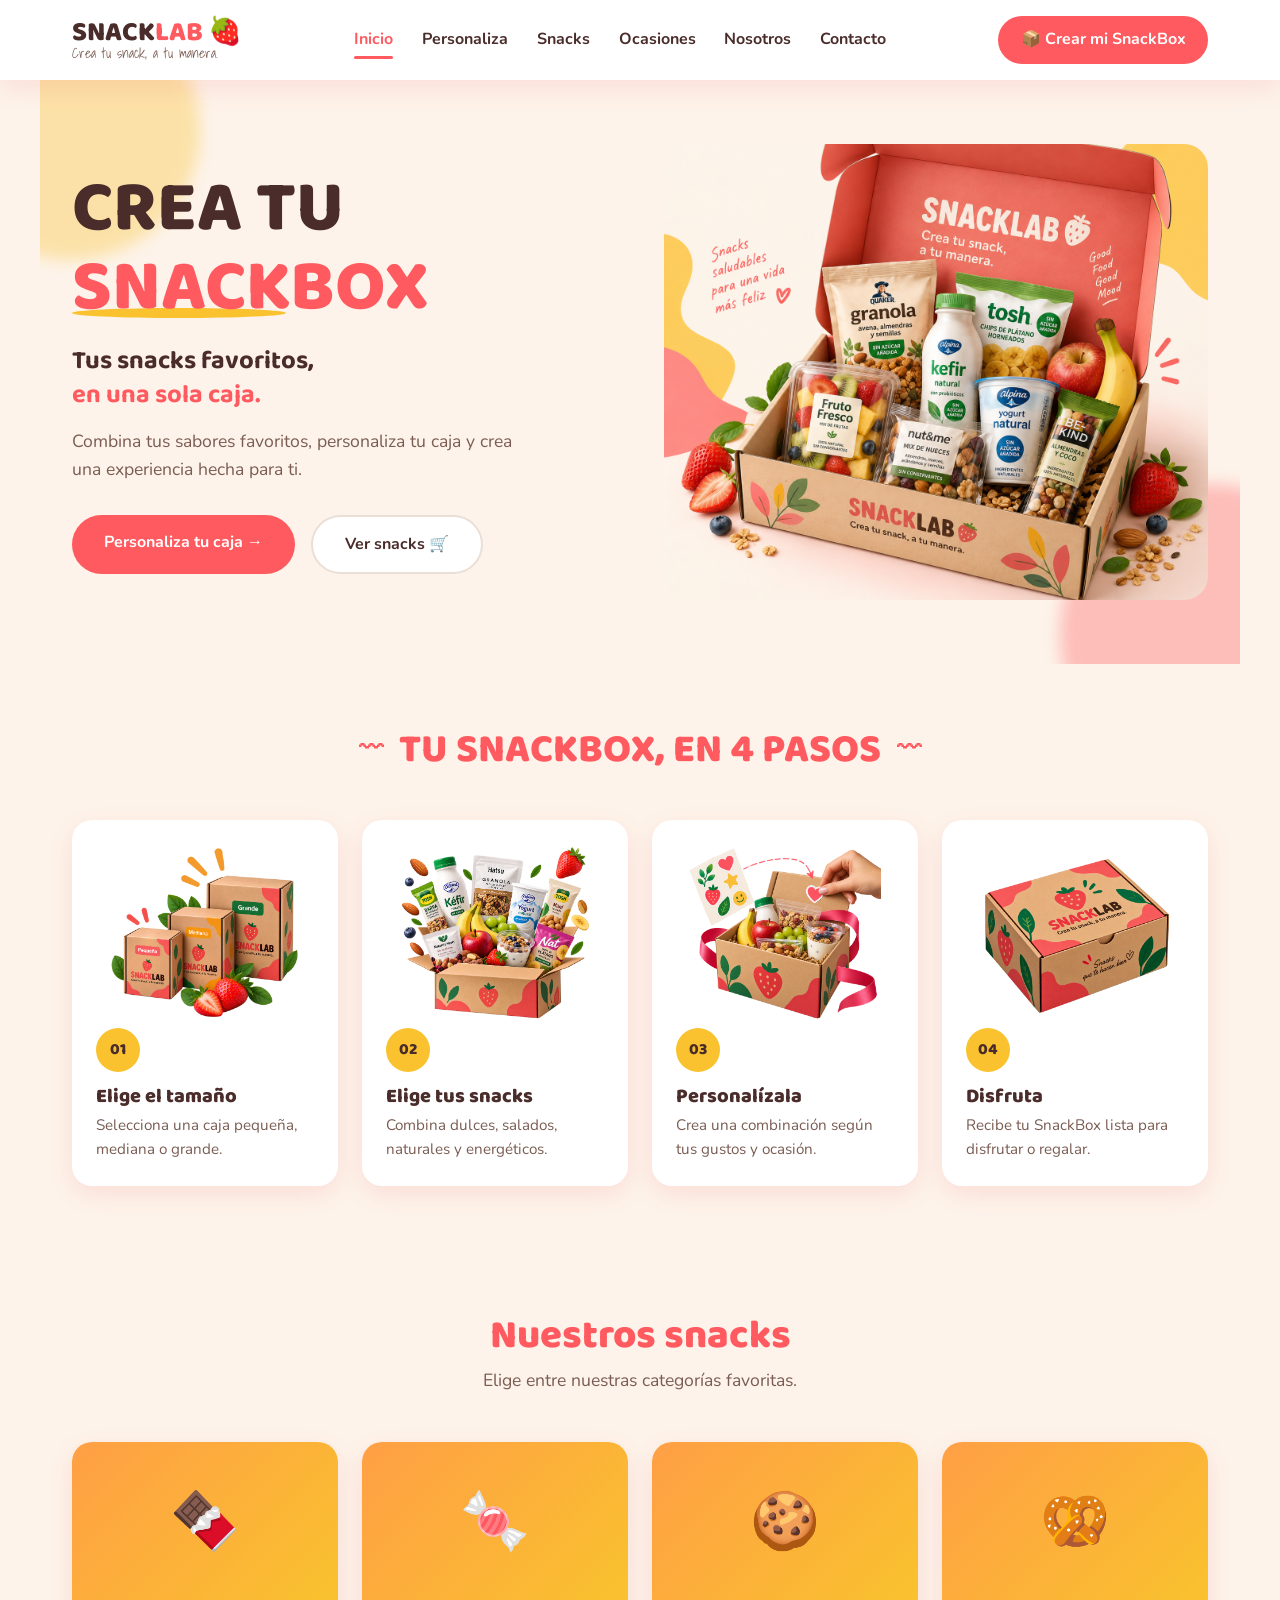
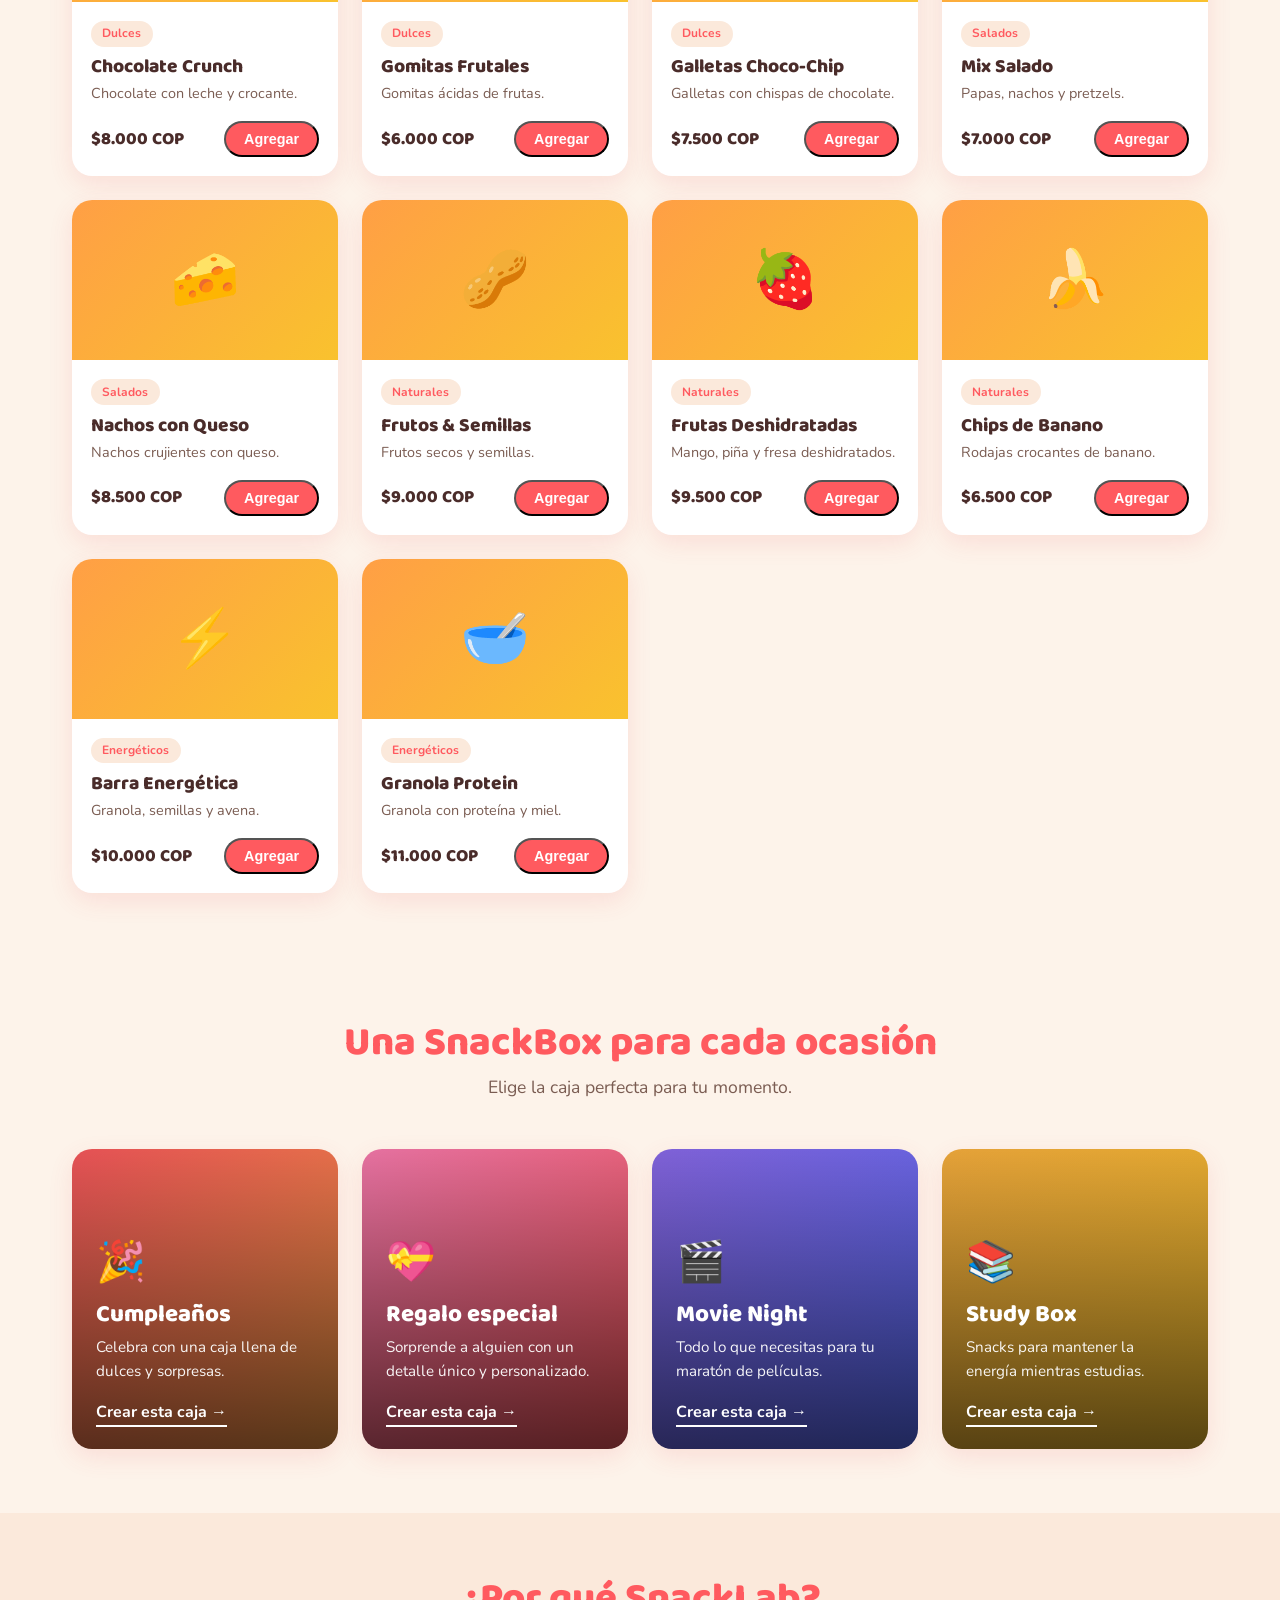
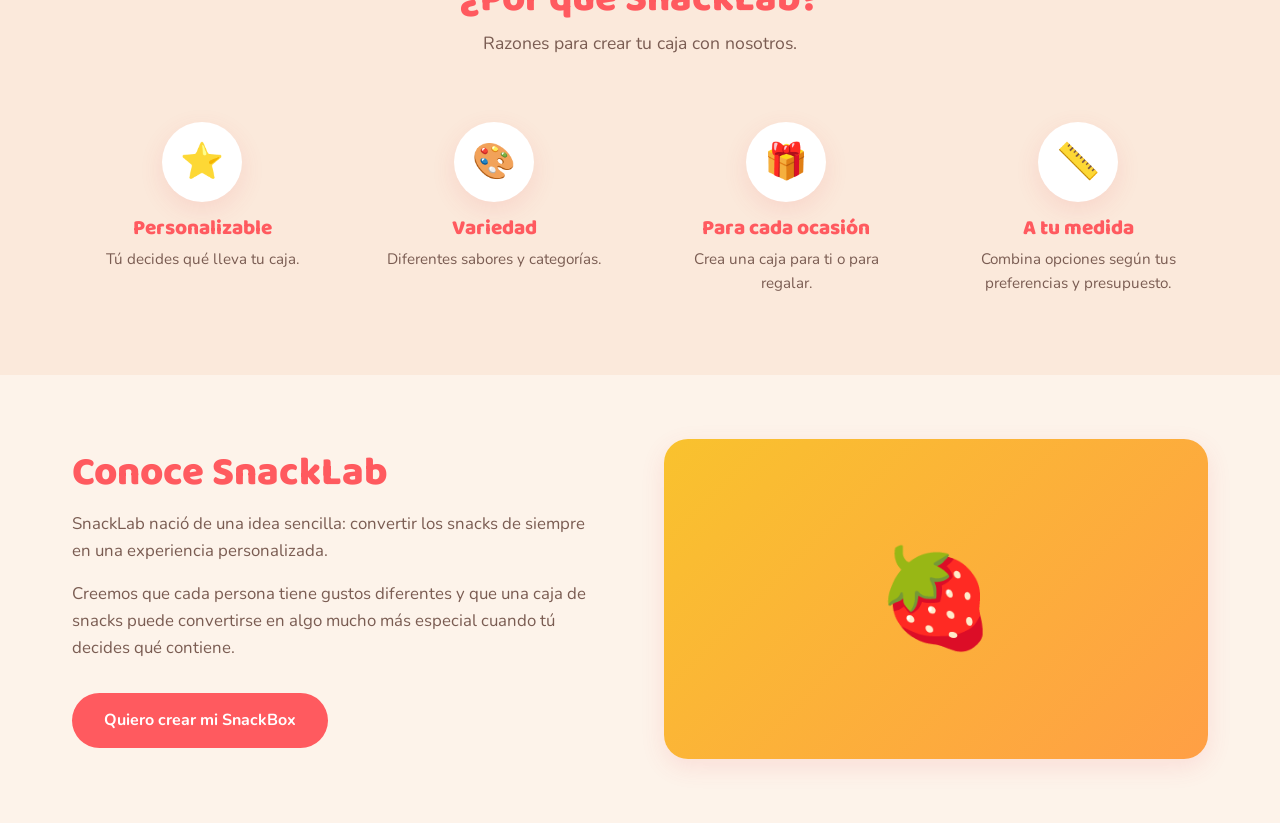
==== commit 6ee0474f: "feat: add about us section" ====
--- a/index.html
+++ b/index.html
@@ -343,8 +343,26 @@
         </section>
 
         <!-- SOBRE NOSOTROS: historia de la marca (Fase 10) -->
-        <section id="nosotros">
-            <!-- Texto de la marca + CTA -->
+        <section id="nosotros" class="about">
+            <!-- COLUMNA IZQUIERDA: historia y CTA -->
+            <div class="about__content">
+                <h2 class="about__title">Conoce SnackLab</h2>
+                <p class="about__text">
+                    SnackLab nació de una idea sencilla: convertir los snacks de siempre
+                    en una experiencia personalizada.
+                </p>
+                <p class="about__text">
+                    Creemos que cada persona tiene gustos diferentes y que una caja de
+                    snacks puede convertirse en algo mucho más especial cuando tú decides
+                    qué contiene.
+                </p>
+                <a href="#contacto" class="btn btn--primary">Quiero crear mi SnackBox</a>
+            </div>
+
+            <!-- COLUMNA DERECHA: imagen (placeholder temporal) -->
+            <div class="about__image" aria-label="Sobre SnackLab">
+                <span class="about__image-emoji">🍓</span>
+            </div>
         </section>
 
         <!-- CONTACTO: formulario visual (Fase 11) -->
--- a/css/styles.css
+++ b/css/styles.css
@@ -739,3 +739,57 @@
     font-size: 0.95rem;
     color: var(--text-light);
 }
+
+/* ============================================= */
+/* SOBRE NOSOTROS                                 */
+/* ============================================= */
+
+/* Dos columnas: texto (izquierda) e imagen (derecha), como el hero */
+.about {
+    display: flex;
+    align-items: center;
+    gap: 3rem;
+    max-width: 1200px;
+    margin: 0 auto;
+    padding: 4rem 2rem;
+}
+
+.about__content {
+    flex: 1;
+}
+
+.about__title {
+    font-size: 2.5rem;
+    color: var(--primary-color);
+    margin-bottom: 1rem;
+}
+
+/* max-width limita el ancho del texto para que sea cómodo de leer.
+   Líneas muy largas cansan la vista; ~60 caracteres es lo ideal. */
+.about__text {
+    font-size: 1.05rem;
+    color: var(--text-light);
+    max-width: 520px;
+    margin-bottom: 1rem;
+}
+
+/* Un poco de espacio antes del botón */
+.about__content .btn {
+    margin-top: 1rem;
+}
+
+/* Imagen (placeholder temporal con degradado + emoji) */
+.about__image {
+    flex: 1;
+    height: 320px;
+    background: linear-gradient(135deg, var(--accent-color), var(--secondary-color));
+    border-radius: 24px;
+    box-shadow: var(--shadow);
+    display: flex;
+    align-items: center;
+    justify-content: center;
+}
+
+.about__image-emoji {
+    font-size: 6rem;
+}
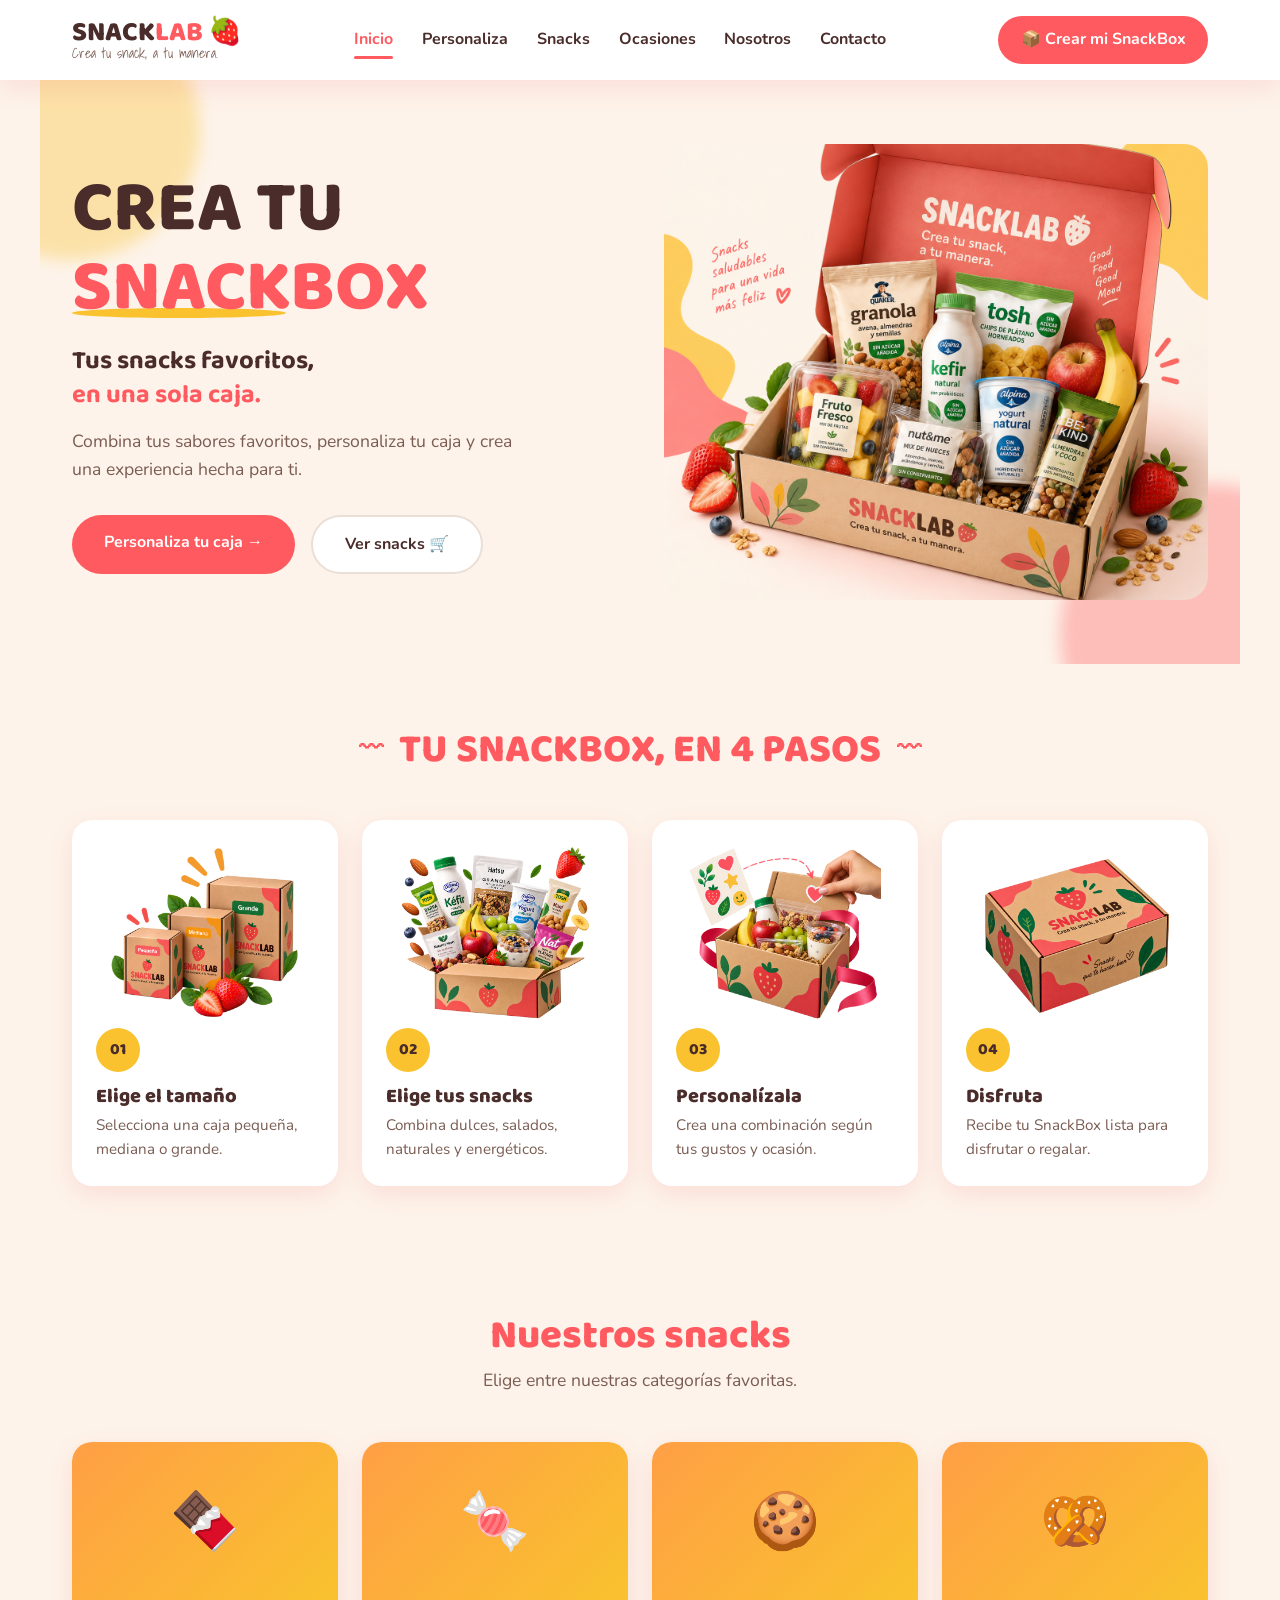
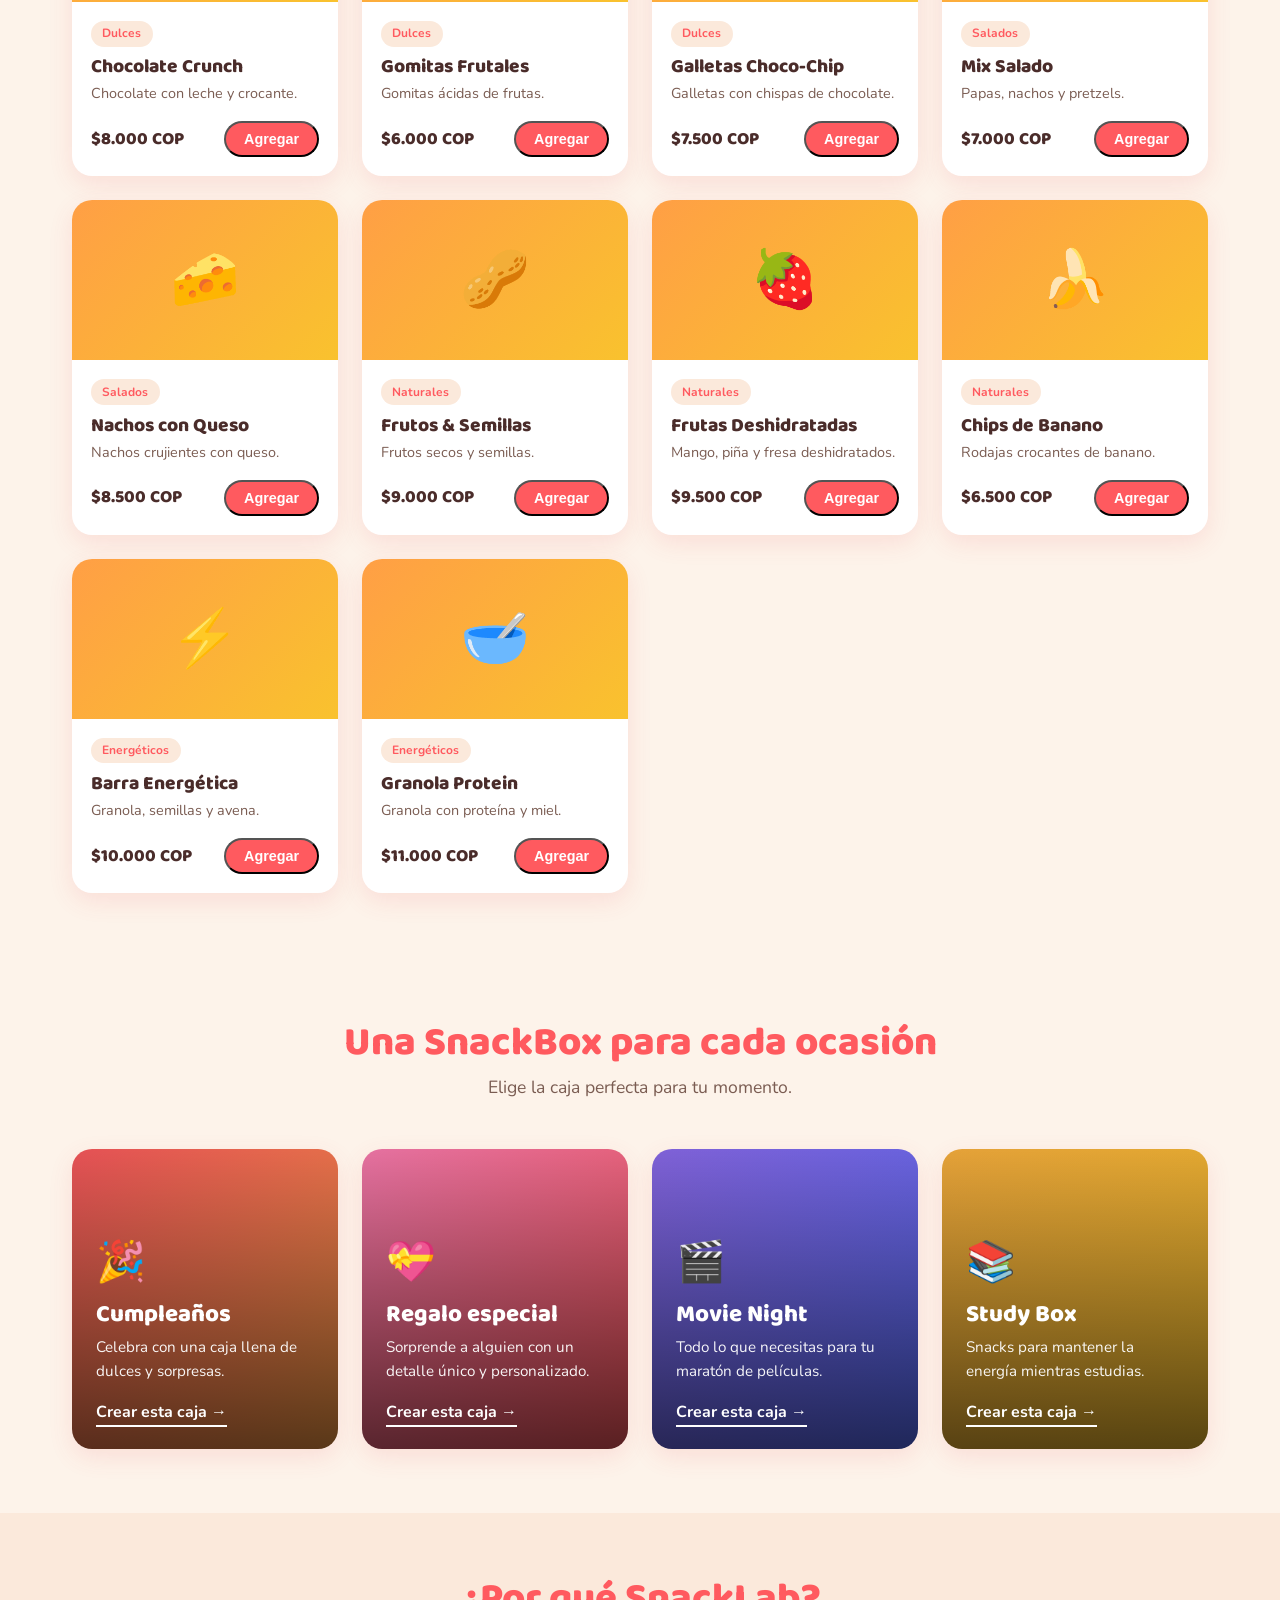
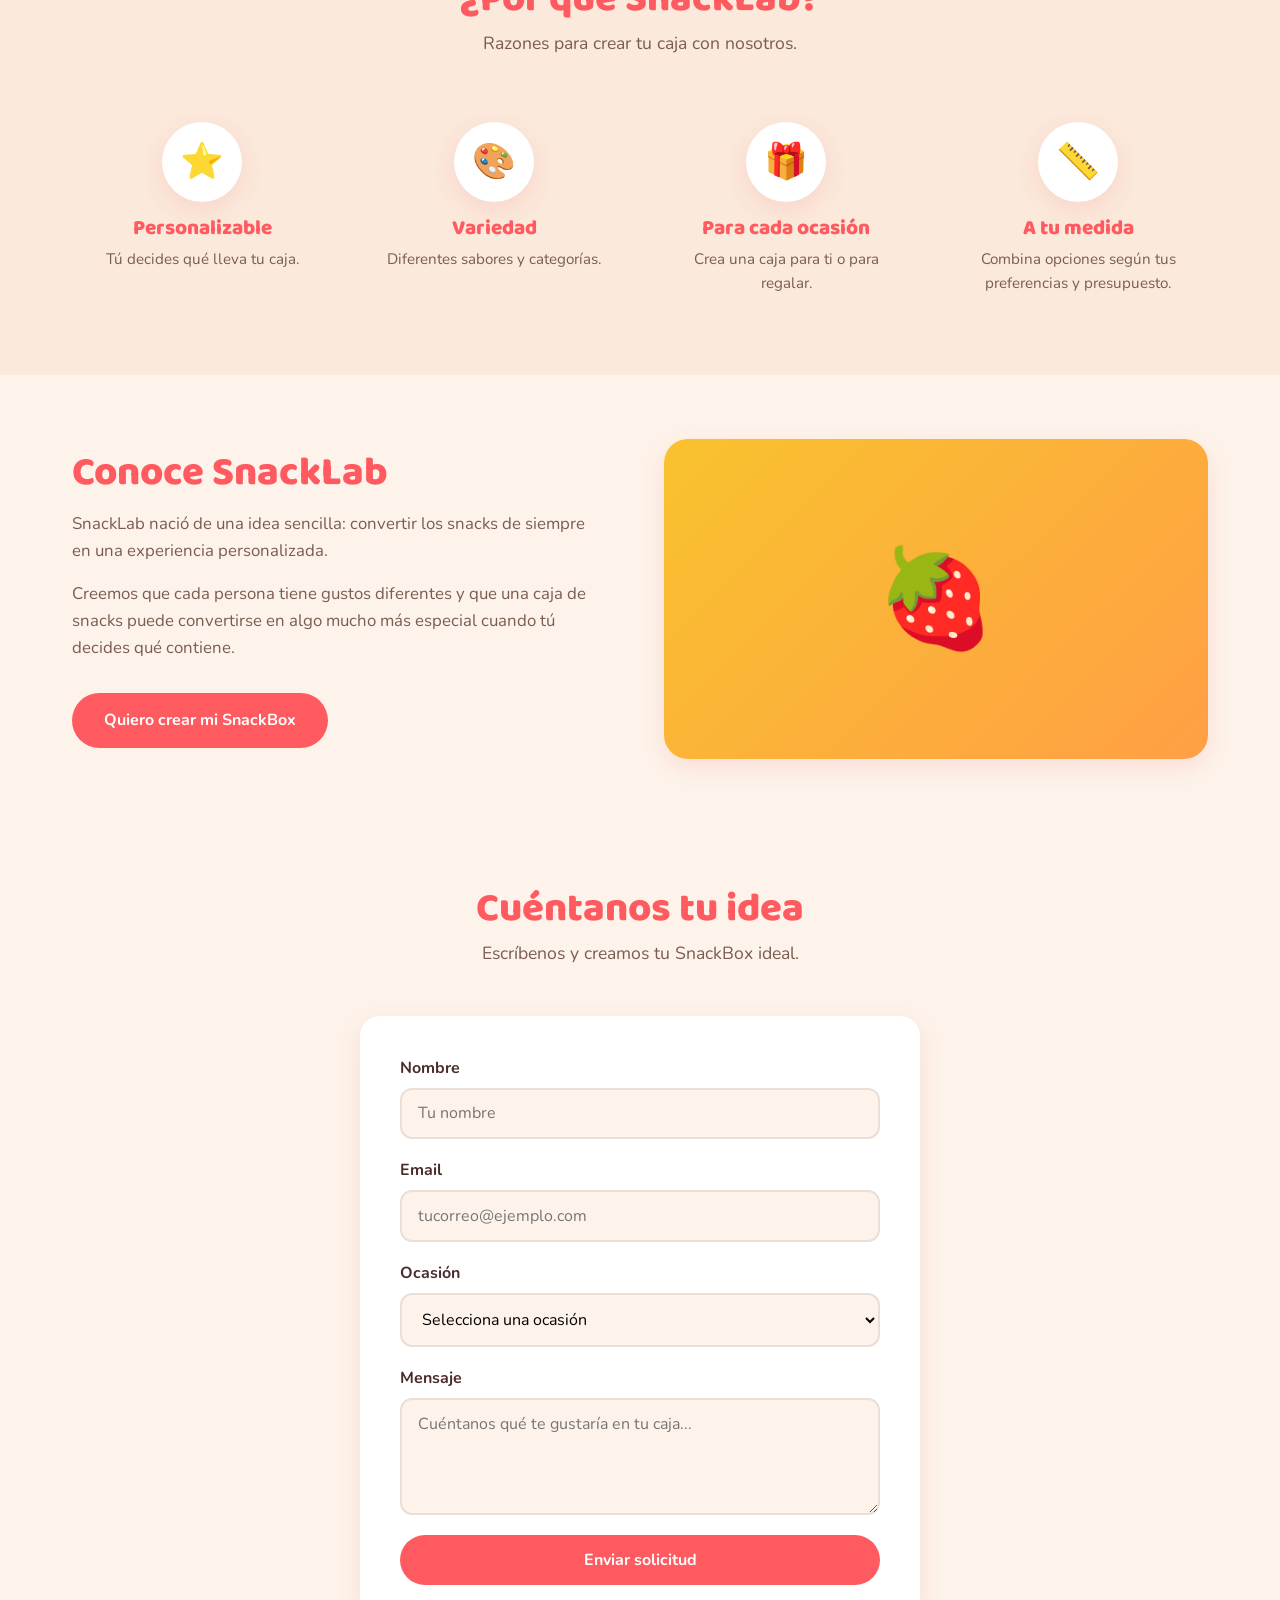
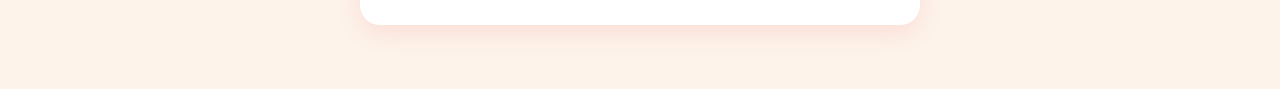
==== commit 01724e22: "feat: create contact form" ====
--- a/index.html
+++ b/index.html
@@ -366,8 +366,45 @@
         </section>
 
         <!-- CONTACTO: formulario visual (Fase 11) -->
-        <section id="contacto">
-            <!-- Formulario: nombre, email, ocasión, mensaje -->
+        <section id="contacto" class="section">
+            <h2 class="section__title">Cuéntanos tu idea</h2>
+            <p class="section__subtitle">Escríbenos y creamos tu SnackBox ideal.</p>
+
+            <!-- Formulario visual (sin backend). action="#" no envía datos. -->
+            <form class="contact-form" action="#" method="post">
+                <!-- Campo NOMBRE: el label se conecta con el input por for/id -->
+                <div class="form-group">
+                    <label for="nombre">Nombre</label>
+                    <input type="text" id="nombre" name="nombre" placeholder="Tu nombre" required>
+                </div>
+
+                <!-- Campo EMAIL: type="email" hace que el navegador valide el formato -->
+                <div class="form-group">
+                    <label for="email">Email</label>
+                    <input type="email" id="email" name="email" placeholder="tucorreo@ejemplo.com" required>
+                </div>
+
+                <!-- Campo OCASIÓN: menú desplegable (select + options) -->
+                <div class="form-group">
+                    <label for="ocasion">Ocasión</label>
+                    <select id="ocasion" name="ocasion" required>
+                        <option value="" disabled selected>Selecciona una ocasión</option>
+                        <option value="cumpleanos">Cumpleaños</option>
+                        <option value="regalo">Regalo especial</option>
+                        <option value="movie">Movie Night</option>
+                        <option value="study">Study Box</option>
+                        <option value="personal">Para mí</option>
+                    </select>
+                </div>
+
+                <!-- Campo MENSAJE: textarea (varias líneas) -->
+                <div class="form-group">
+                    <label for="mensaje">Mensaje</label>
+                    <textarea id="mensaje" name="mensaje" rows="4" placeholder="Cuéntanos qué te gustaría en tu caja..." required></textarea>
+                </div>
+
+                <button type="submit" class="btn btn--primary">Enviar solicitud</button>
+            </form>
         </section>
 
     </main>
--- a/css/styles.css
+++ b/css/styles.css
@@ -793,3 +793,68 @@
 .about__image-emoji {
     font-size: 6rem;
 }
+
+/* ============================================= */
+/* FORMULARIO DE CONTACTO                          */
+/* ============================================= */
+
+/* El formulario es una tarjeta blanca centrada, con ancho máximo.
+   text-align: left para que labels y campos queden alineados a la izquierda. */
+.contact-form {
+    max-width: 560px;
+    margin: 0 auto;
+    background-color: var(--white);
+    padding: 2.5rem;
+    border-radius: 20px;
+    box-shadow: var(--shadow);
+    text-align: left;
+}
+
+/* Cada grupo label + campo, apilados en columna con separación */
+.form-group {
+    display: flex;
+    flex-direction: column;
+    margin-bottom: 1.2rem;
+}
+
+.form-group label {
+    font-weight: 700;
+    margin-bottom: 0.4rem;
+    color: var(--text-color);
+}
+
+/* Estilos comunes a inputs, select y textarea */
+.form-group input,
+.form-group select,
+.form-group textarea {
+    font-family: var(--font-body);
+    font-size: 1rem;
+    padding: 0.8rem 1rem;
+    border: 2px solid #eadfd7;
+    border-radius: 12px;
+    background-color: var(--background-color);
+    transition: border-color var(--transition);
+}
+
+/* :focus = cuando el campo está seleccionado (el usuario escribe en él).
+   Resaltamos el borde en coral para dar feedback visual. */
+.form-group input:focus,
+.form-group select:focus,
+.form-group textarea:focus {
+    outline: none;
+    border-color: var(--primary-color);
+}
+
+/* El textarea no se puede estirar en horizontal (solo vertical) */
+.form-group textarea {
+    resize: vertical;
+}
+
+/* El botón de enviar ocupa todo el ancho del formulario */
+.contact-form .btn {
+    width: 100%;
+    border: none;
+    cursor: pointer;
+    font-family: var(--font-body);
+    font-size: 1rem;
+}
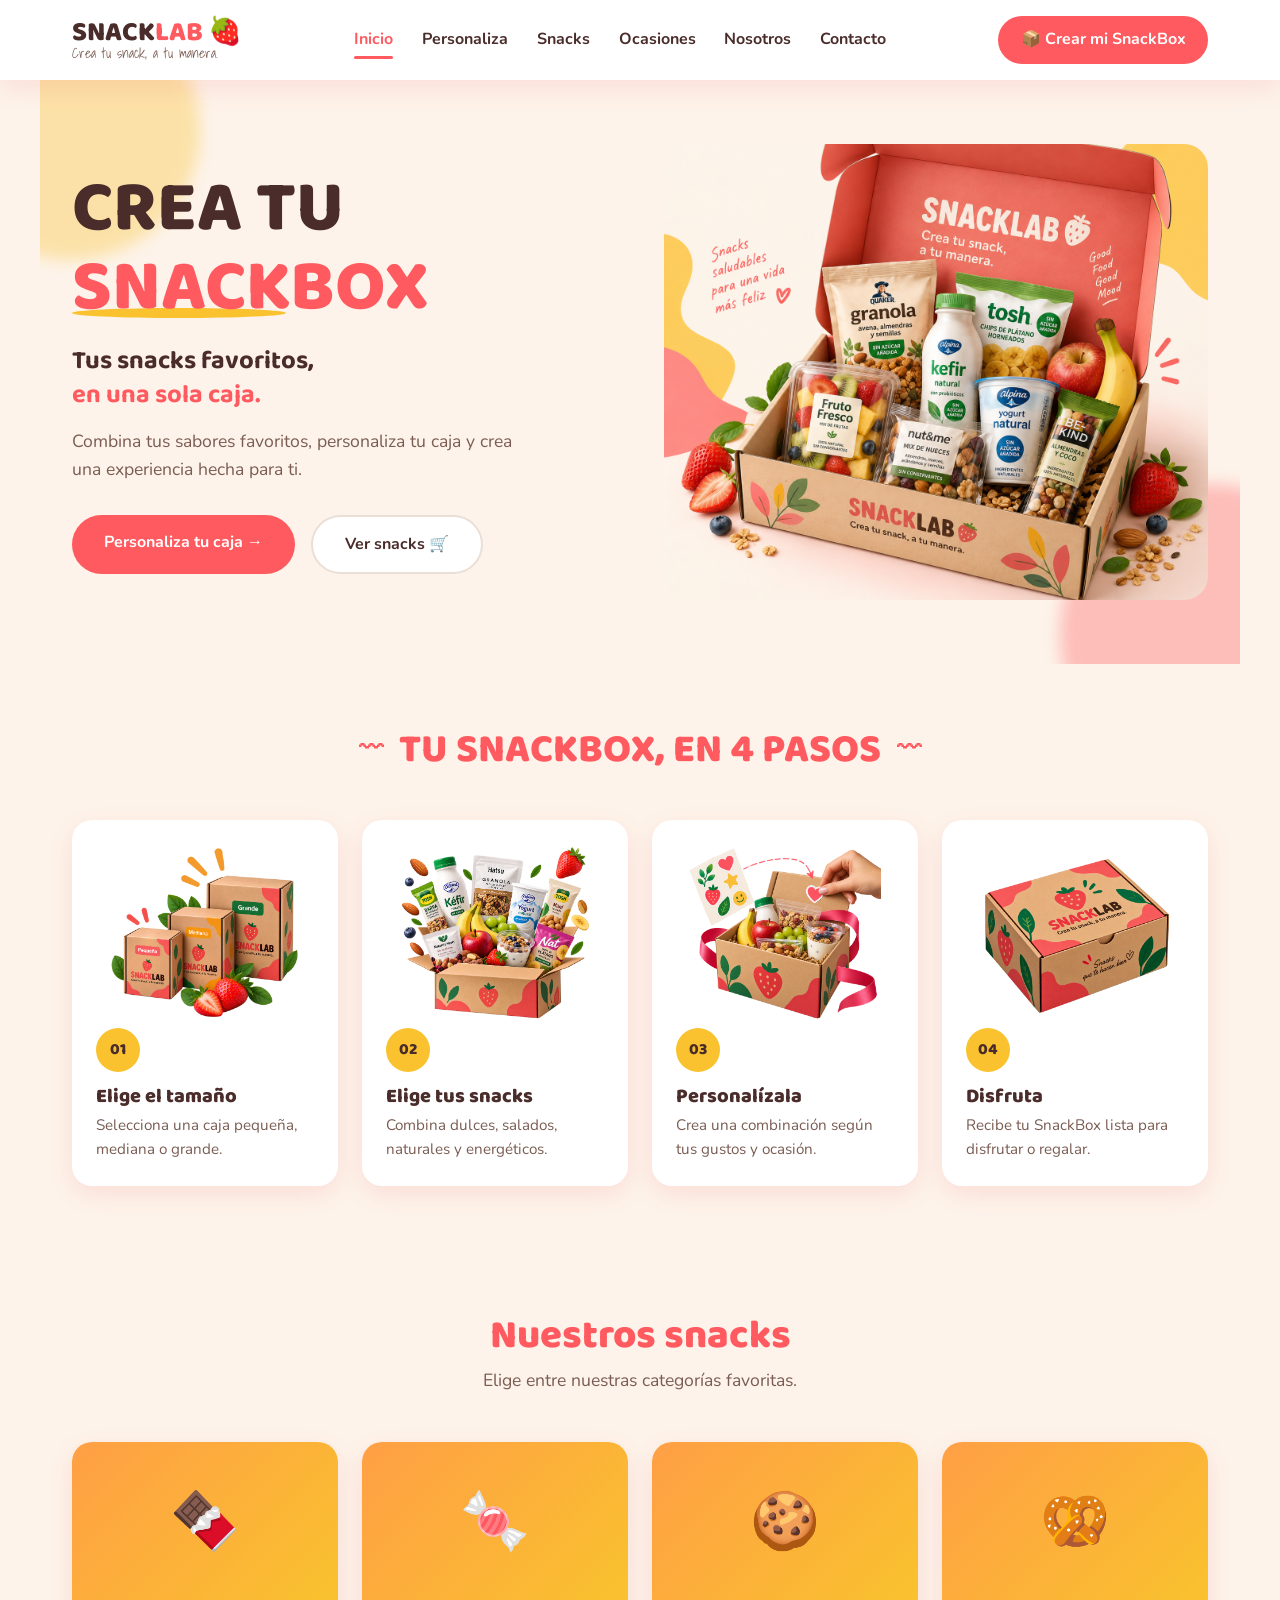
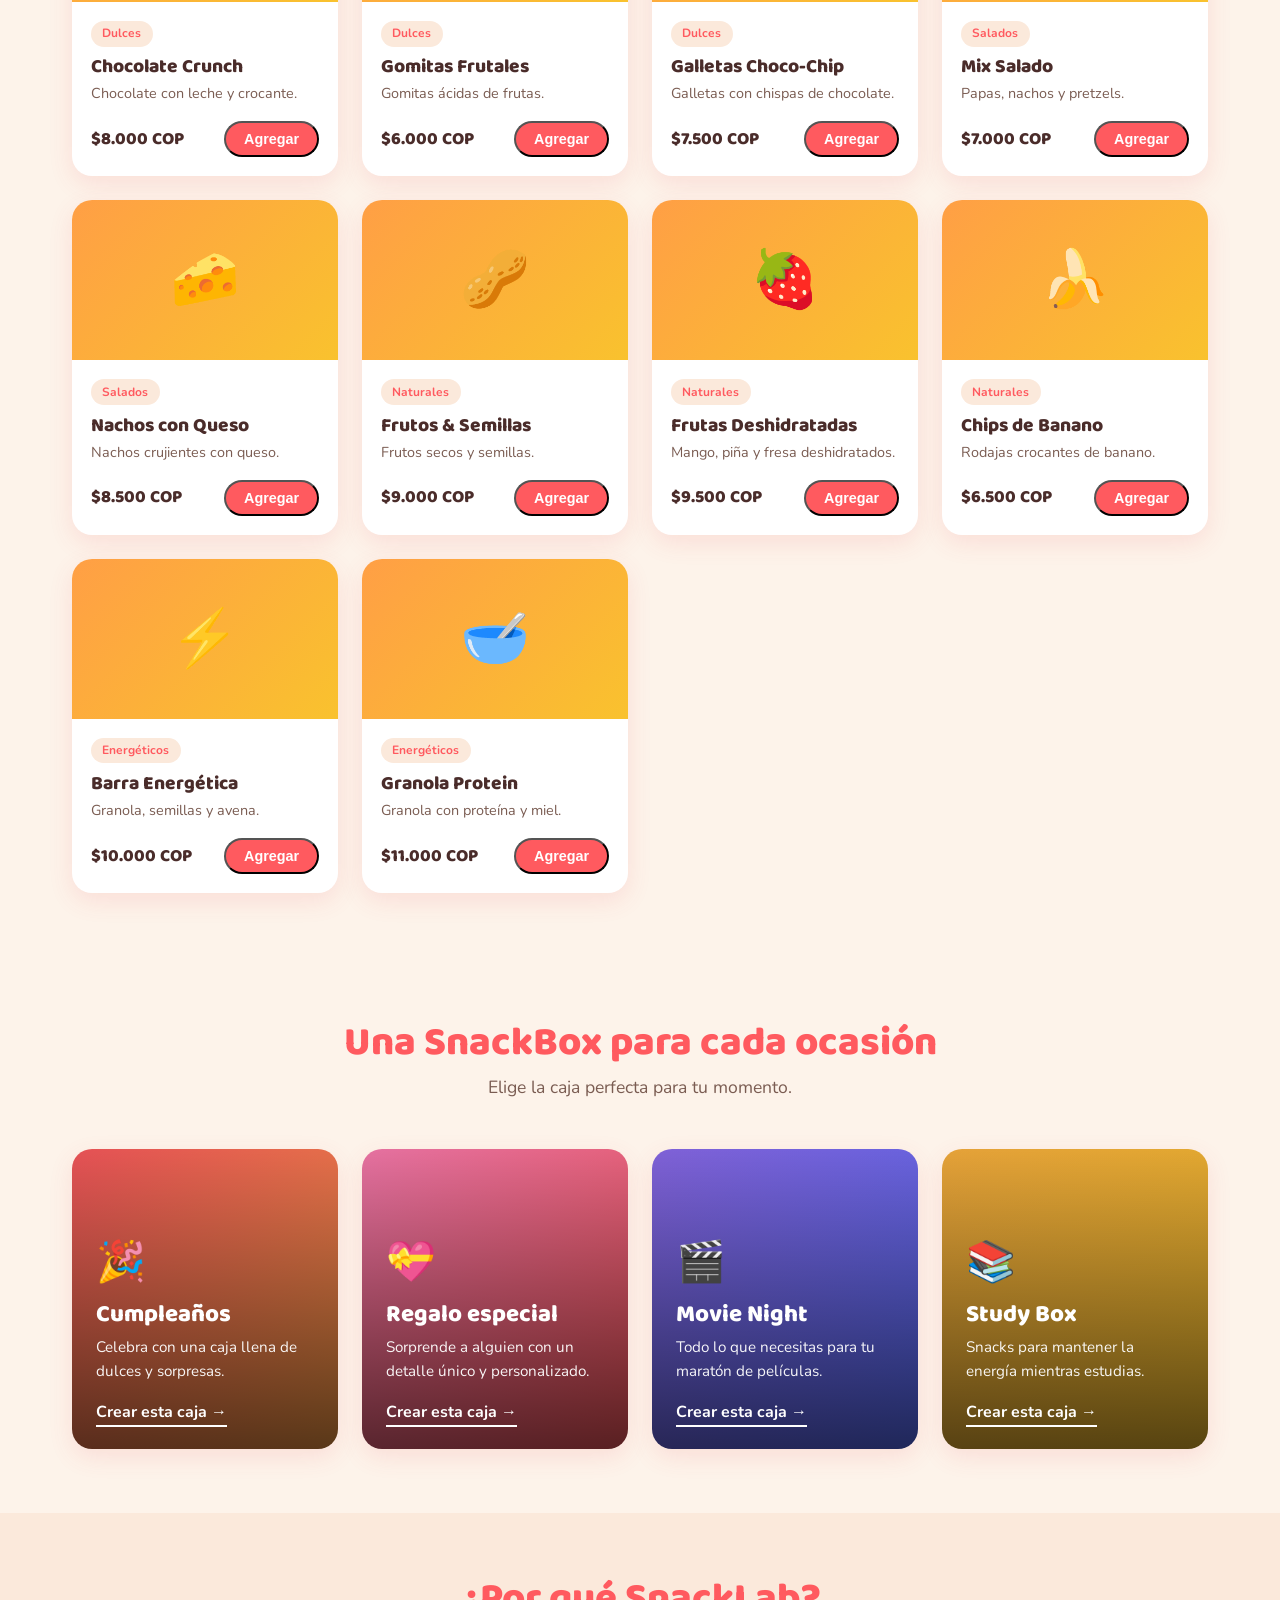
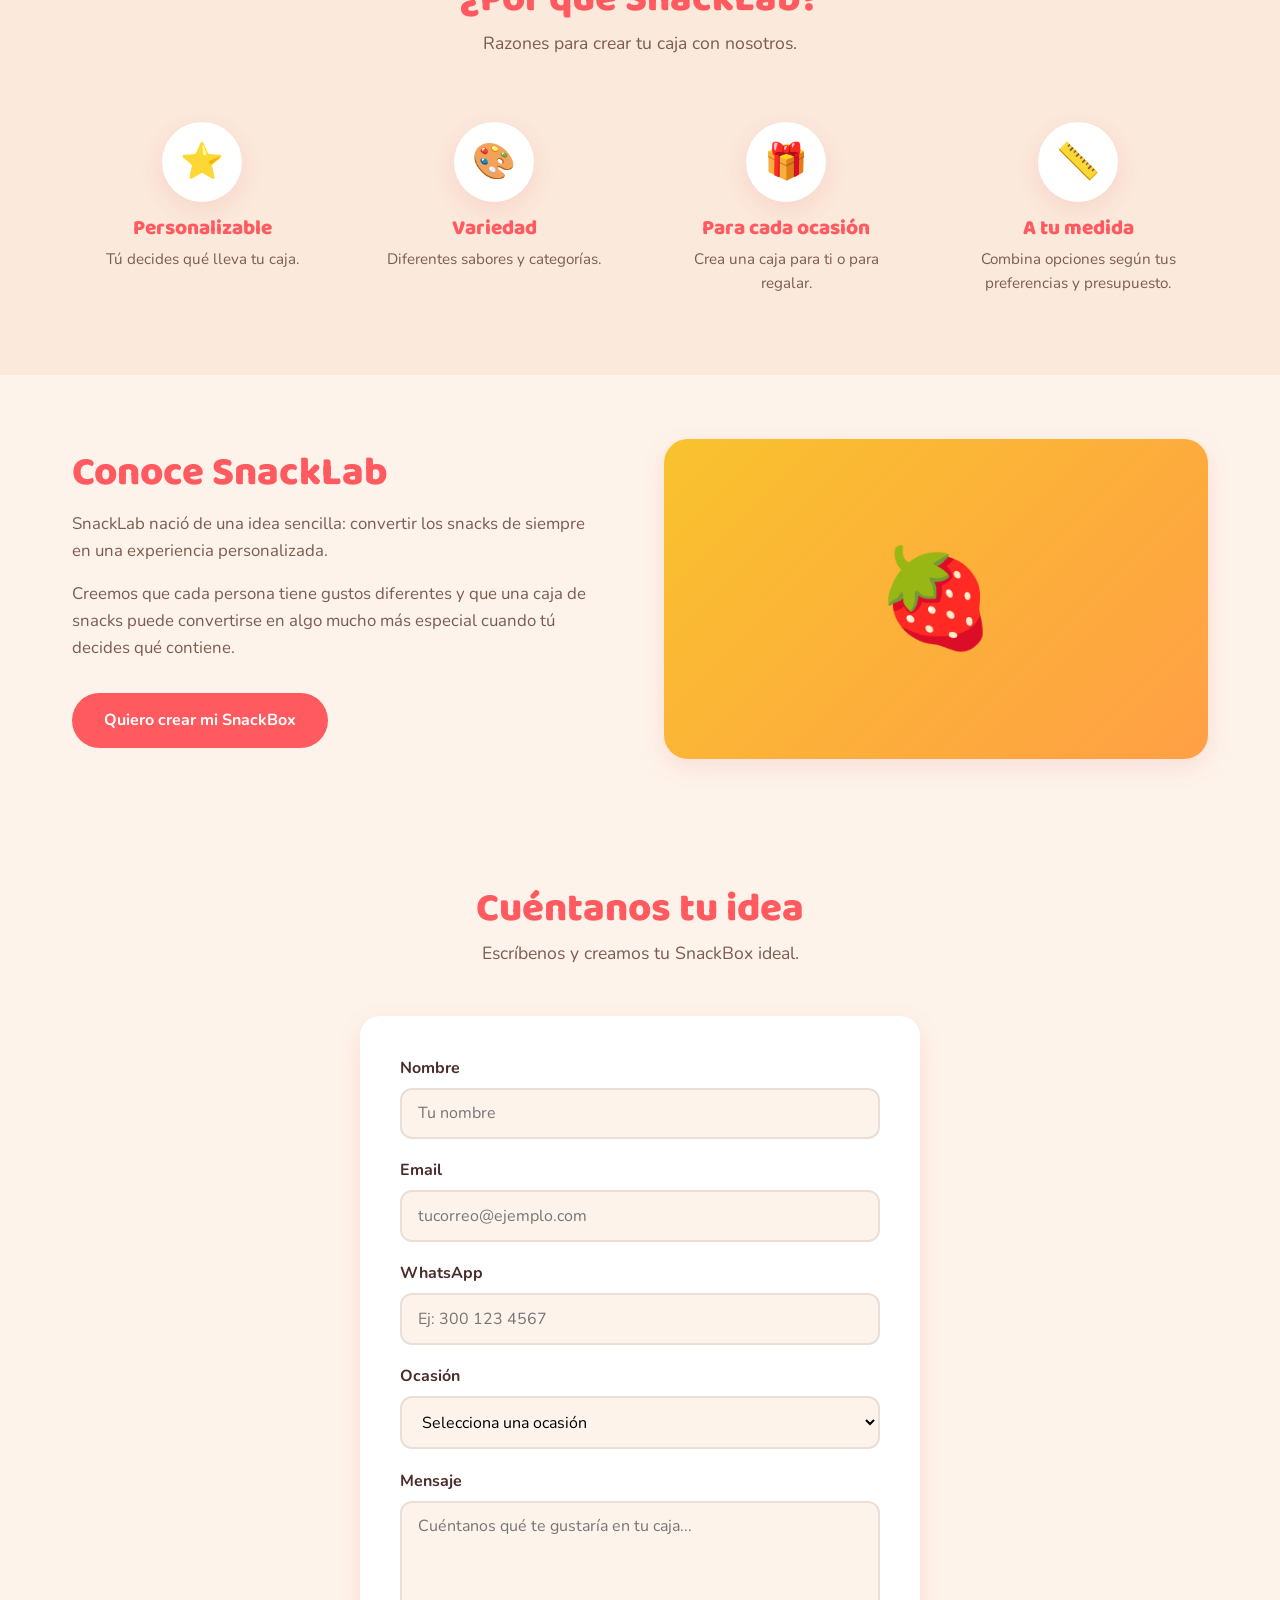
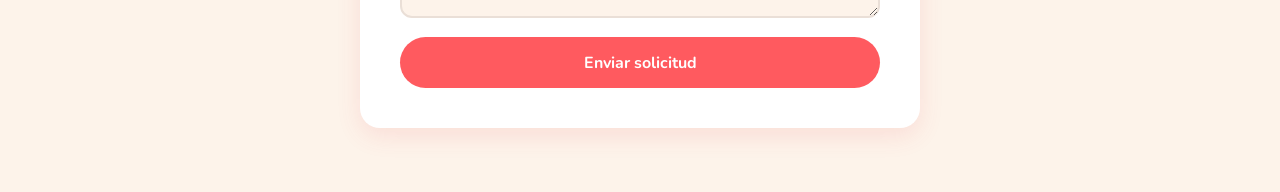
==== commit 4139bcec: "feat: add whatsapp field to contact form" ====
--- a/index.html
+++ b/index.html
@@ -384,6 +384,12 @@
                     <input type="email" id="email" name="email" placeholder="tucorreo@ejemplo.com" required>
                 </div>
 
+                <!-- Campo WHATSAPP: type="tel" muestra teclado numérico en móviles -->
+                <div class="form-group">
+                    <label for="whatsapp">WhatsApp</label>
+                    <input type="tel" id="whatsapp" name="whatsapp" placeholder="Ej: 300 123 4567" required>
+                </div>
+
                 <!-- Campo OCASIÓN: menú desplegable (select + options) -->
                 <div class="form-group">
                     <label for="ocasion">Ocasión</label>
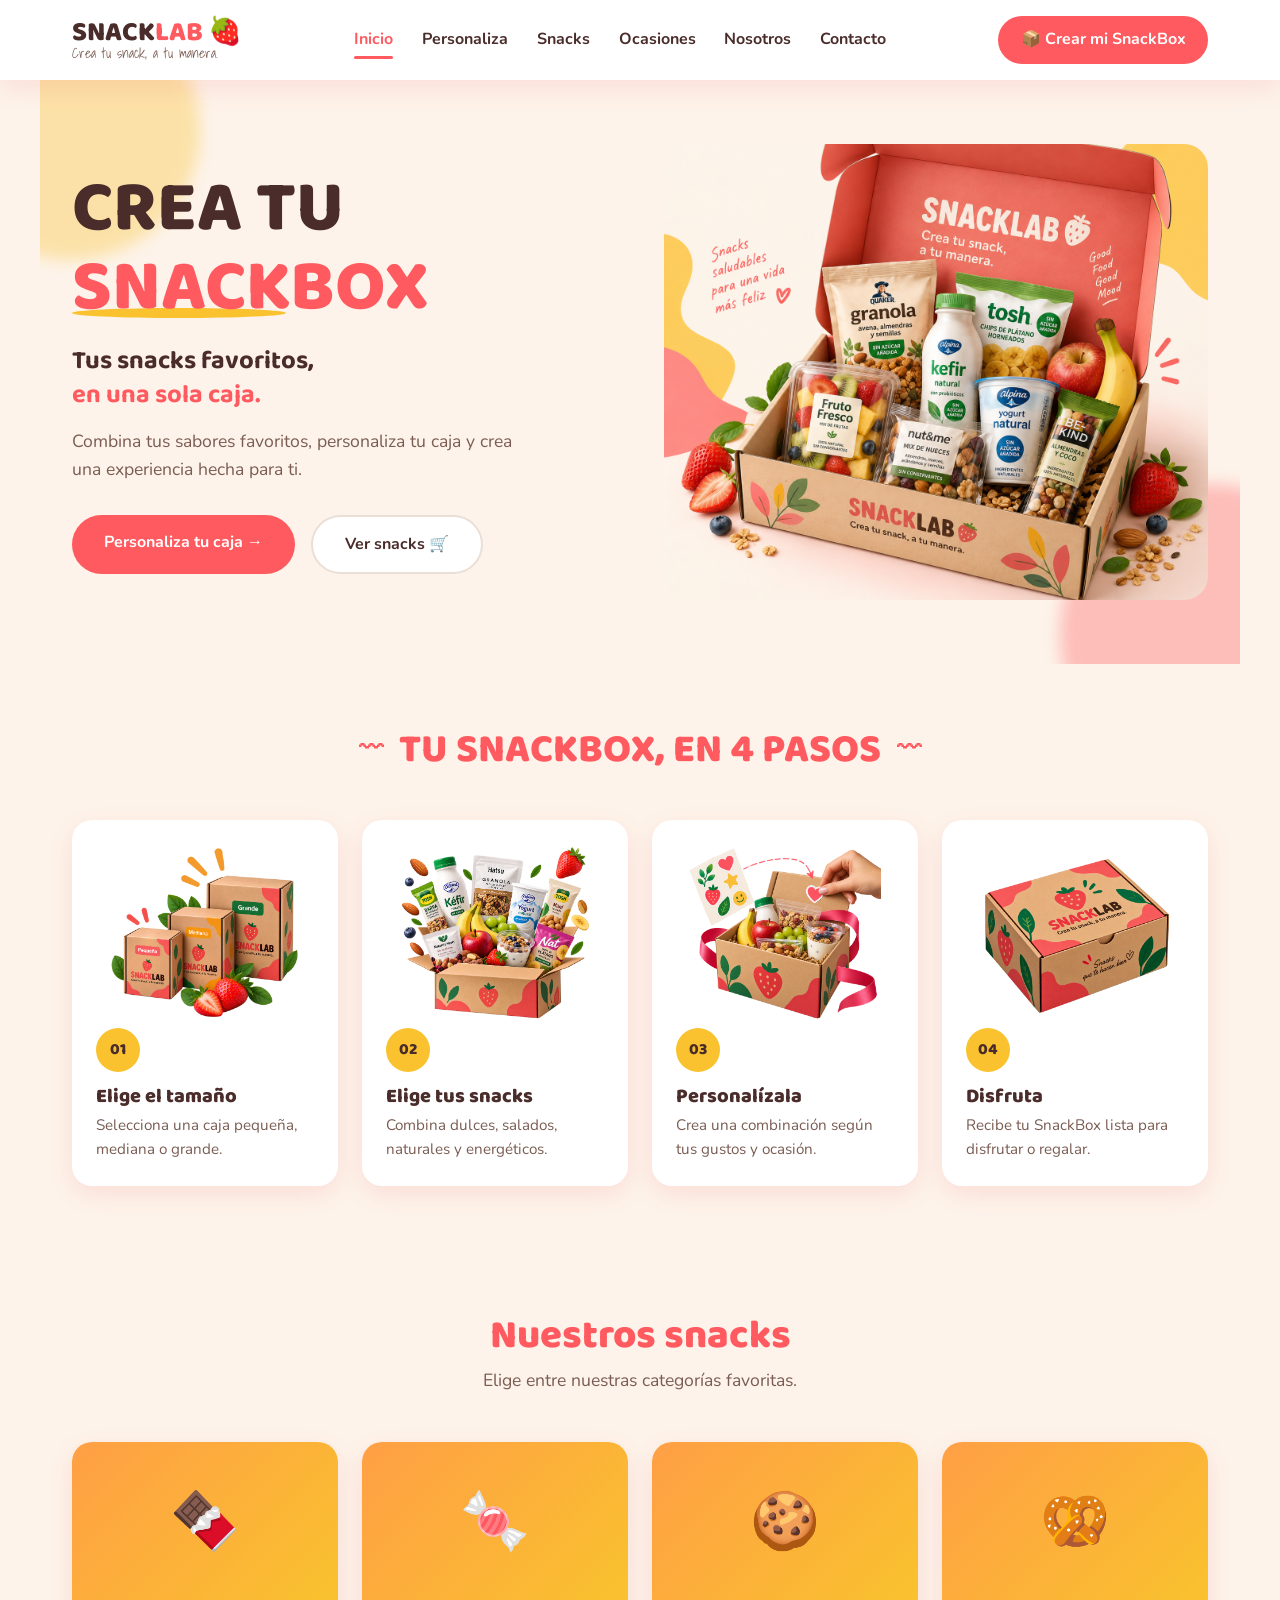
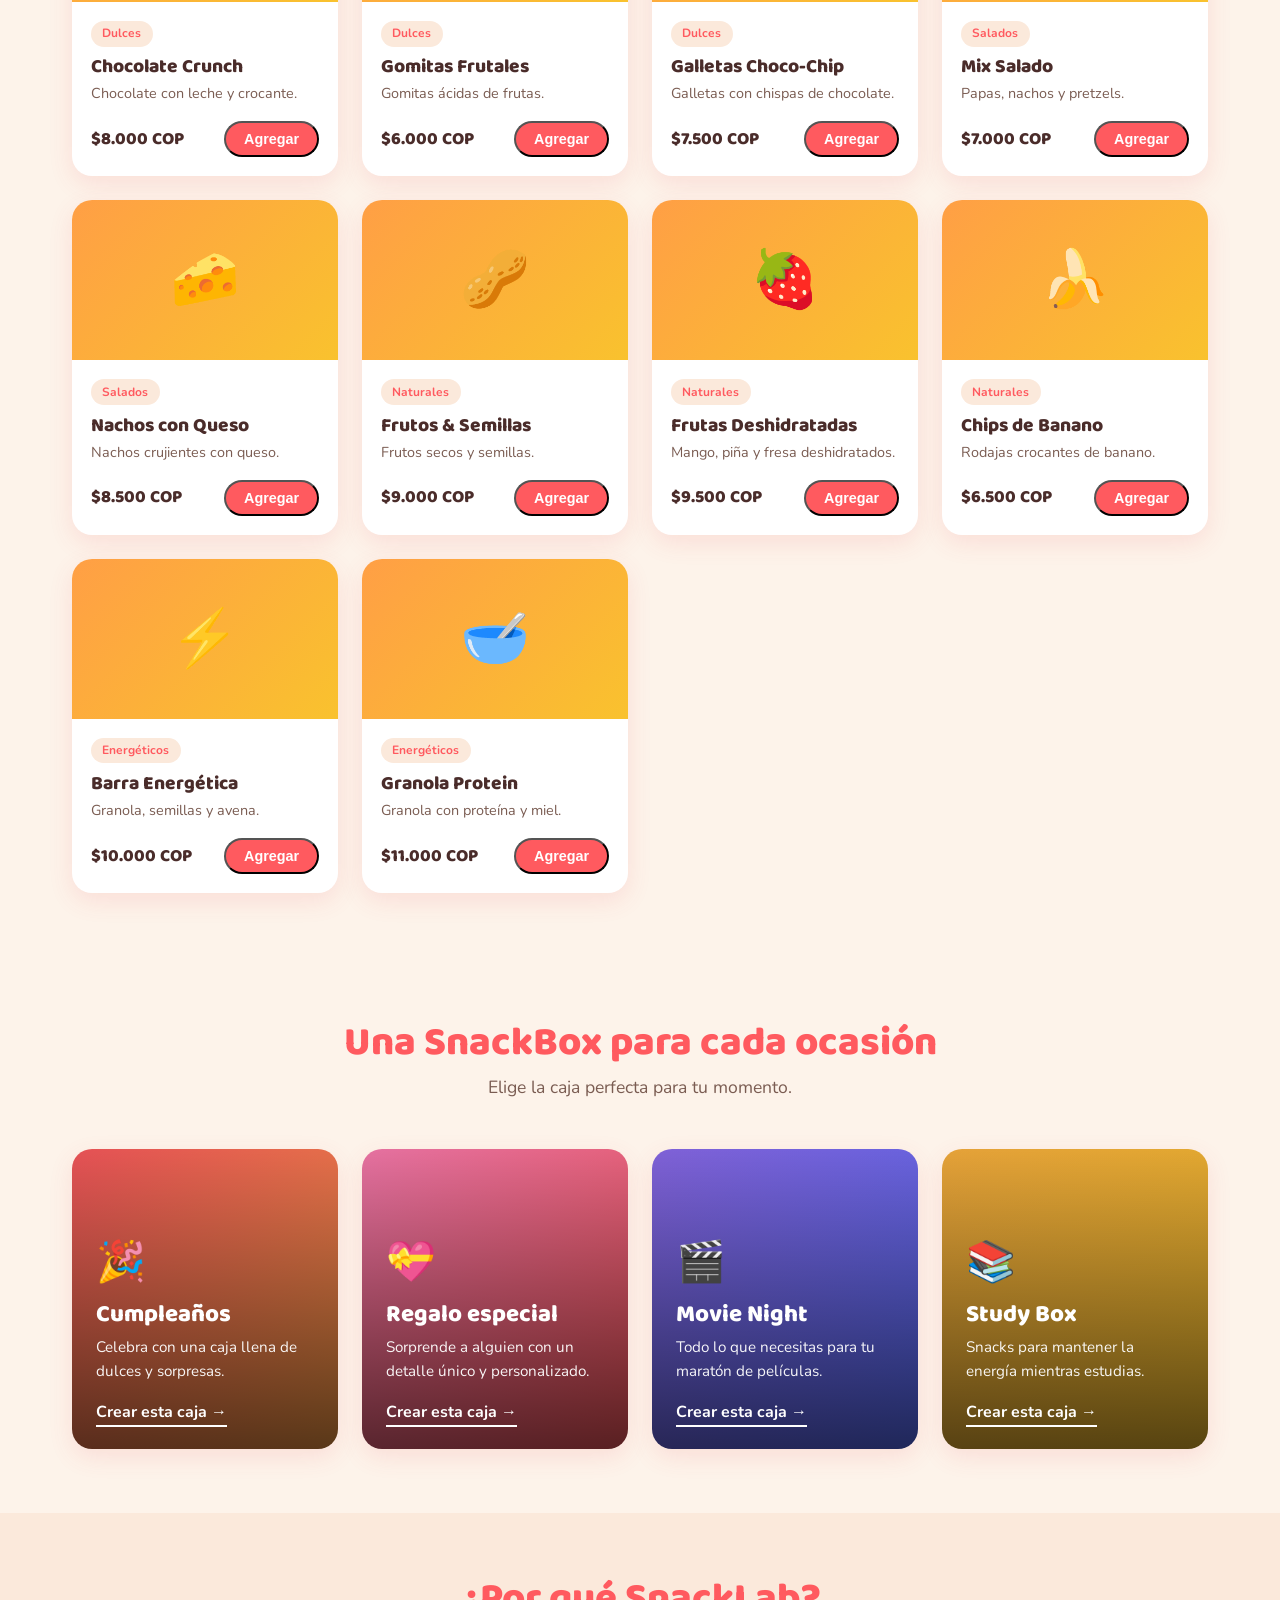
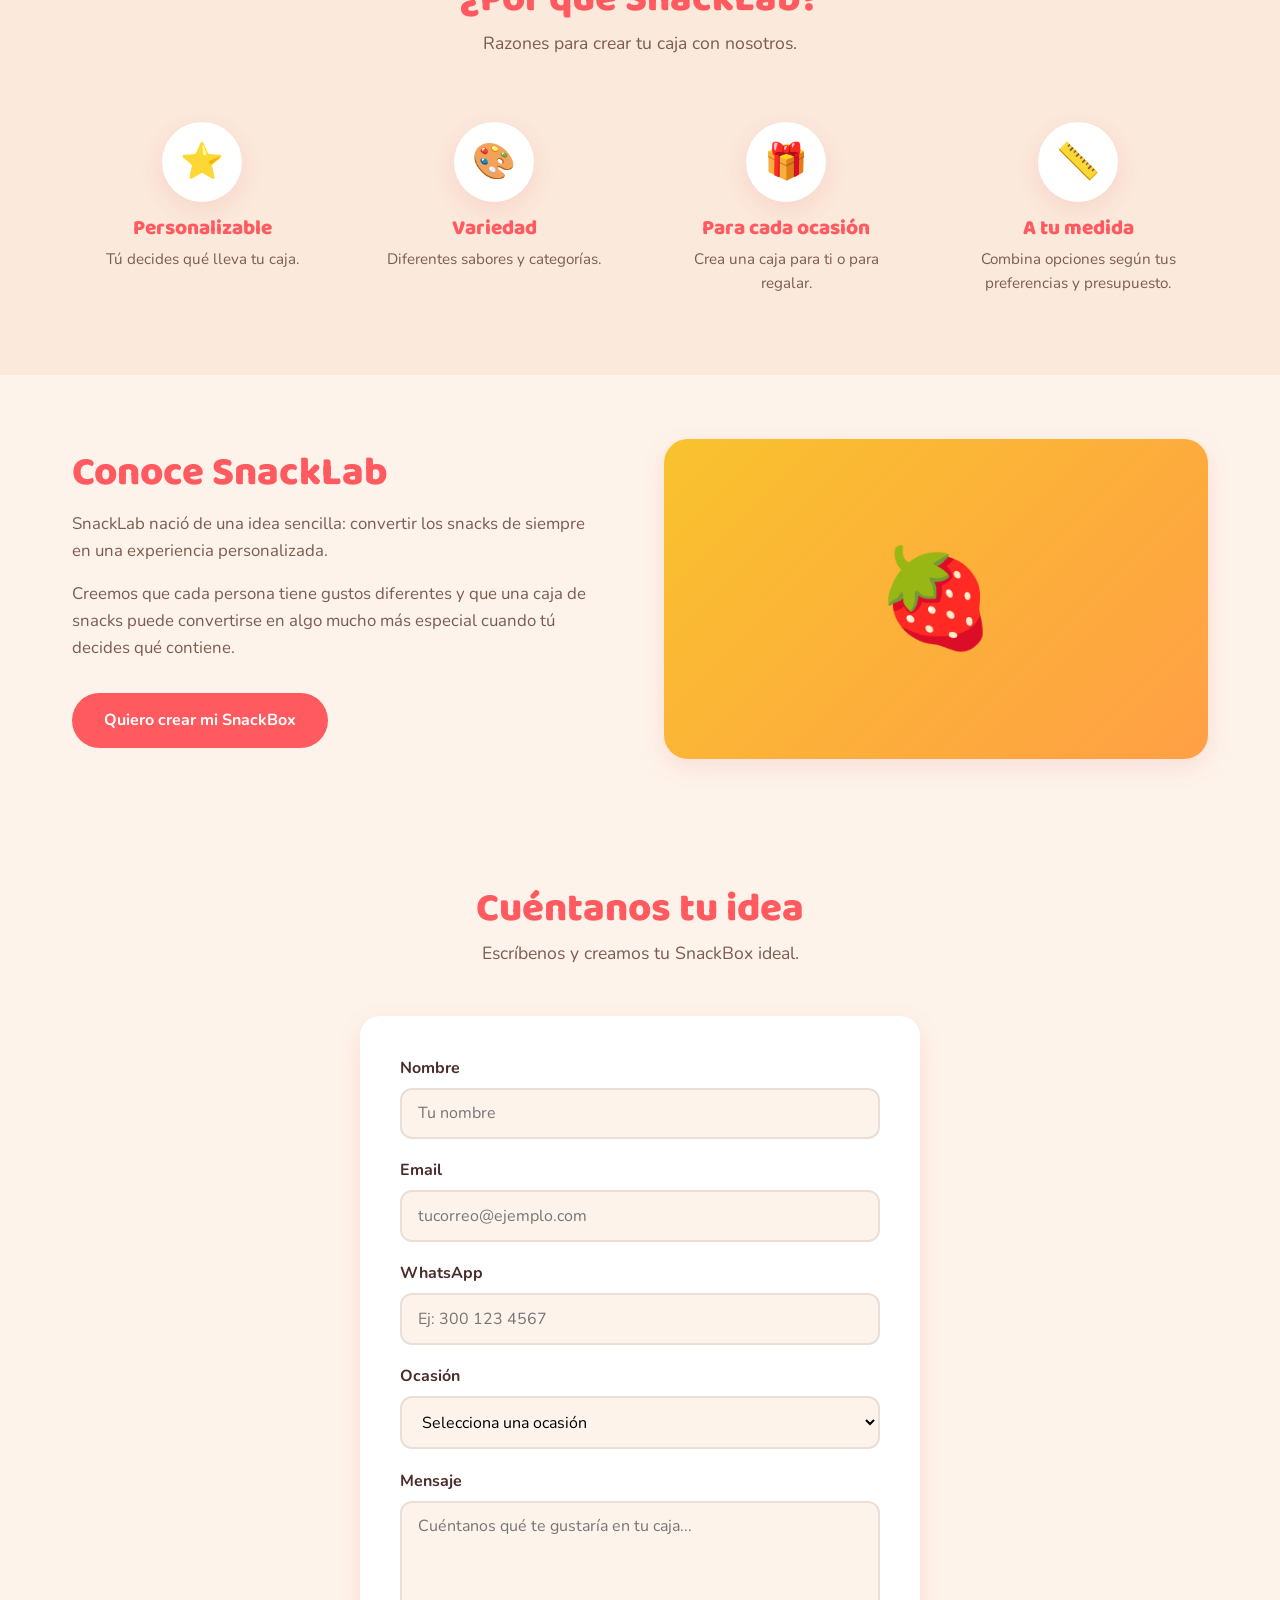
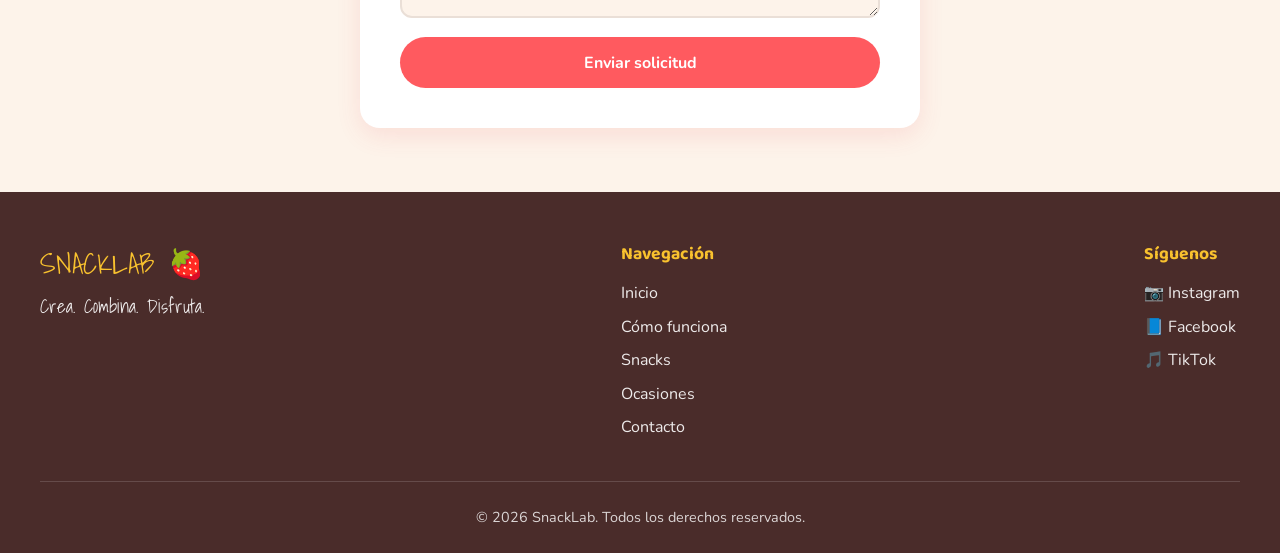
==== commit 5ec64009: "feat: add footer" ====
--- a/index.html
+++ b/index.html
@@ -418,8 +418,41 @@
     <!-- ============================================= -->
     <!-- FOOTER: pie de página (Fase 12)                -->
     <!-- ============================================= -->
-    <footer>
-        <!-- Logo, tagline, enlaces, redes, copyright -->
+    <footer class="footer">
+        <div class="footer__top">
+            <!-- Columna 1: marca -->
+            <div class="footer__brand">
+                <span class="footer__logo">SNACKLAB 🍓</span>
+                <p class="footer__tagline">Crea. Combina. Disfruta.</p>
+            </div>
+
+            <!-- Columna 2: enlaces de navegación -->
+            <nav class="footer__nav" aria-label="Enlaces del pie de página">
+                <h4 class="footer__heading">Navegación</h4>
+                <ul>
+                    <li><a href="#inicio">Inicio</a></li>
+                    <li><a href="#como-funciona">Cómo funciona</a></li>
+                    <li><a href="#snacks">Snacks</a></li>
+                    <li><a href="#ocasiones">Ocasiones</a></li>
+                    <li><a href="#contacto">Contacto</a></li>
+                </ul>
+            </nav>
+
+            <!-- Columna 3: redes sociales -->
+            <div class="footer__social">
+                <h4 class="footer__heading">Síguenos</h4>
+                <ul>
+                    <li><a href="#" target="_blank" rel="noopener">📷 Instagram</a></li>
+                    <li><a href="#" target="_blank" rel="noopener">📘 Facebook</a></li>
+                    <li><a href="#" target="_blank" rel="noopener">🎵 TikTok</a></li>
+                </ul>
+            </div>
+        </div>
+
+        <!-- Barra inferior: copyright -->
+        <div class="footer__bottom">
+            <p>© 2026 SnackLab. Todos los derechos reservados.</p>
+        </div>
     </footer>
 
 </body>
--- a/css/styles.css
+++ b/css/styles.css
@@ -858,3 +858,75 @@
     font-family: var(--font-body);
     font-size: 1rem;
 }
+
+/* ============================================= */
+/* FOOTER                                         */
+/* ============================================= */
+
+/* Fondo oscuro (café de la marca) con texto claro */
+.footer {
+    background-color: var(--text-color);
+    color: var(--white);
+    padding: 3rem 2rem 1.5rem;
+}
+
+/* Parte superior: 3 columnas (marca | navegación | redes) con Flexbox.
+   flex-wrap permite que se apilen si no caben (adelanto de responsive). */
+.footer__top {
+    display: flex;
+    flex-wrap: wrap;
+    justify-content: space-between;
+    gap: 2rem;
+    max-width: 1200px;
+    margin: 0 auto;
+    padding-bottom: 2rem;
+    border-bottom: 1px solid rgba(255, 255, 255, 0.15);
+}
+
+/* Logo en fuente manuscrita */
+.footer__logo {
+    font-family: var(--font-script);
+    font-size: 1.8rem;
+    color: var(--accent-color);
+}
+
+.footer__tagline {
+    font-family: var(--font-script);
+    font-size: 1.2rem;
+    margin-top: 0.3rem;
+    opacity: 0.9;
+}
+
+/* Títulos de cada columna */
+.footer__heading {
+    font-family: var(--font-titles);
+    font-size: 1.1rem;
+    margin-bottom: 0.8rem;
+    color: var(--accent-color);
+}
+
+/* Enlaces del footer con separación y hover */
+.footer__nav ul li,
+.footer__social ul li {
+    margin-bottom: 0.5rem;
+}
+
+.footer__nav a,
+.footer__social a {
+    opacity: 0.9;
+    transition: opacity var(--transition), color var(--transition);
+}
+
+.footer__nav a:hover,
+.footer__social a:hover {
+    color: var(--accent-color);
+    opacity: 1;
+}
+
+/* Barra inferior con el copyright, centrada */
+.footer__bottom {
+    text-align: center;
+    padding-top: 1.5rem;
+    font-size: 0.9rem;
+    opacity: 0.8;
+}
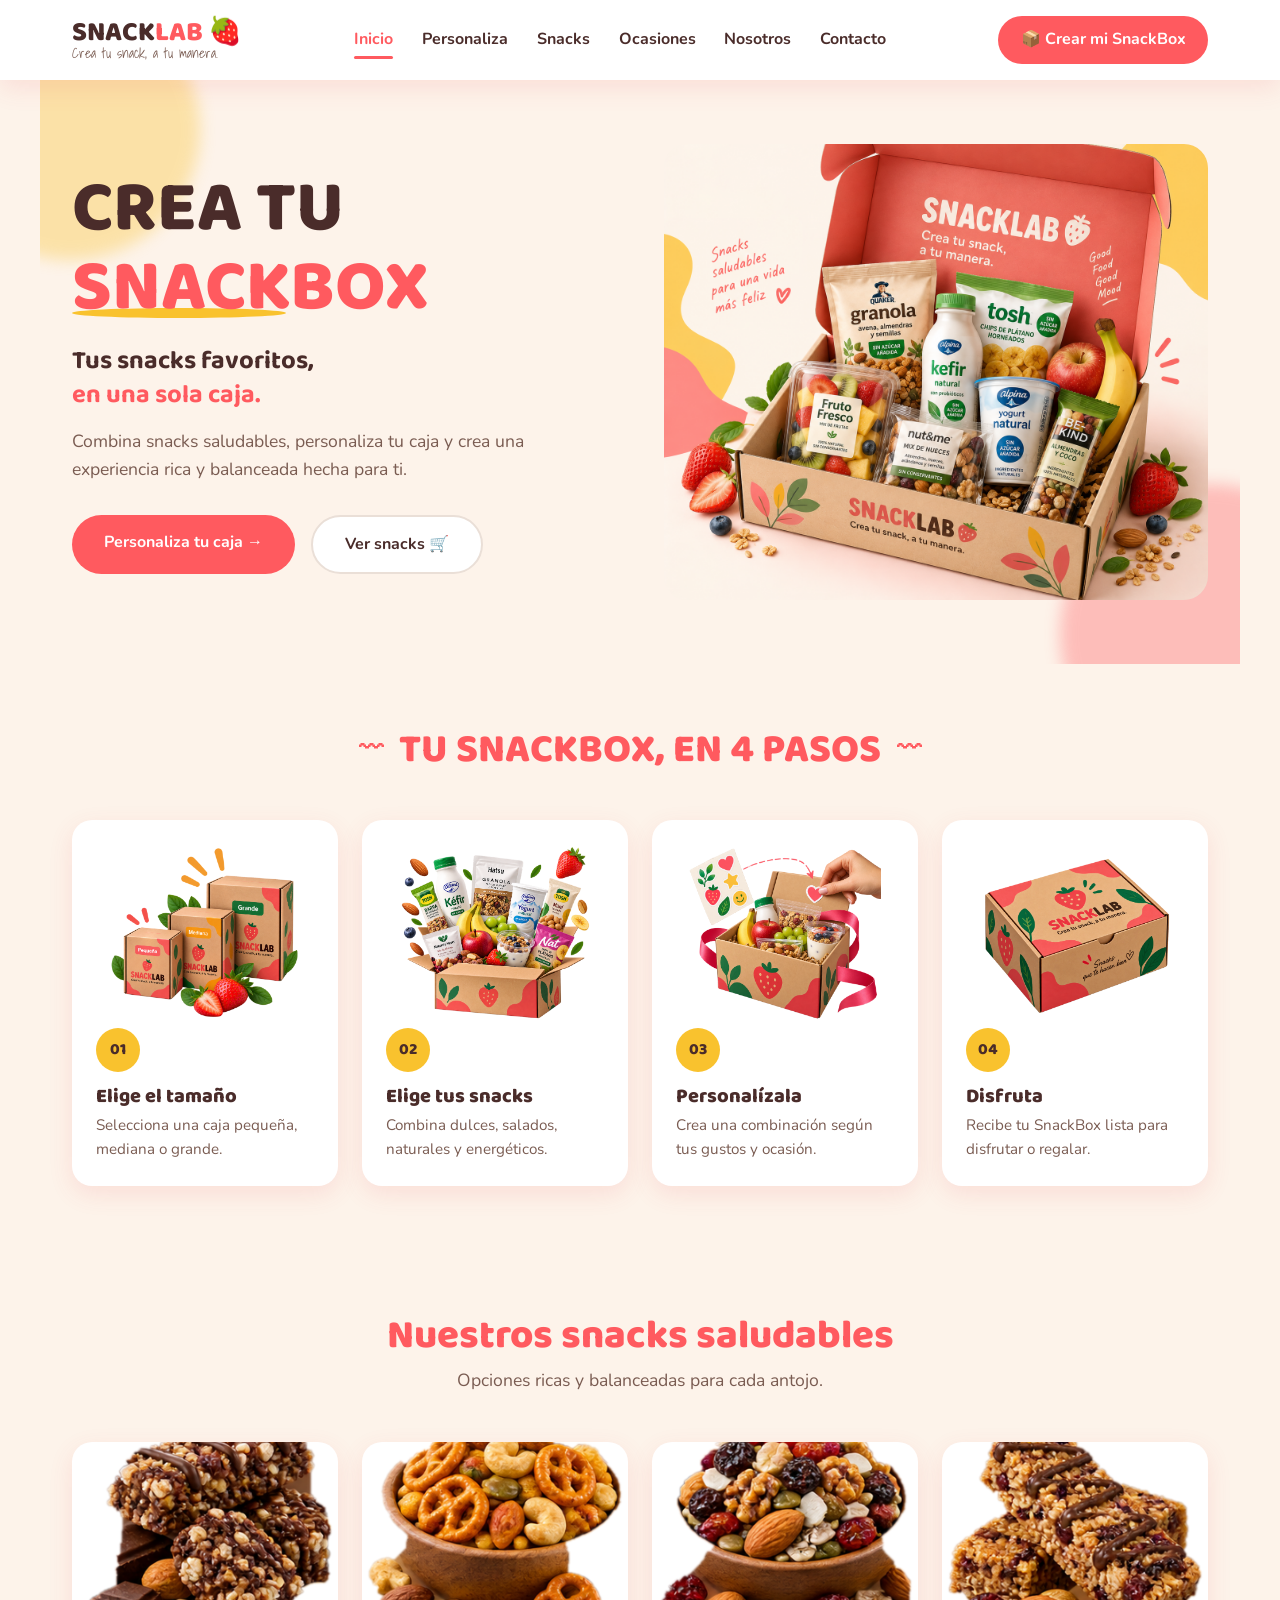
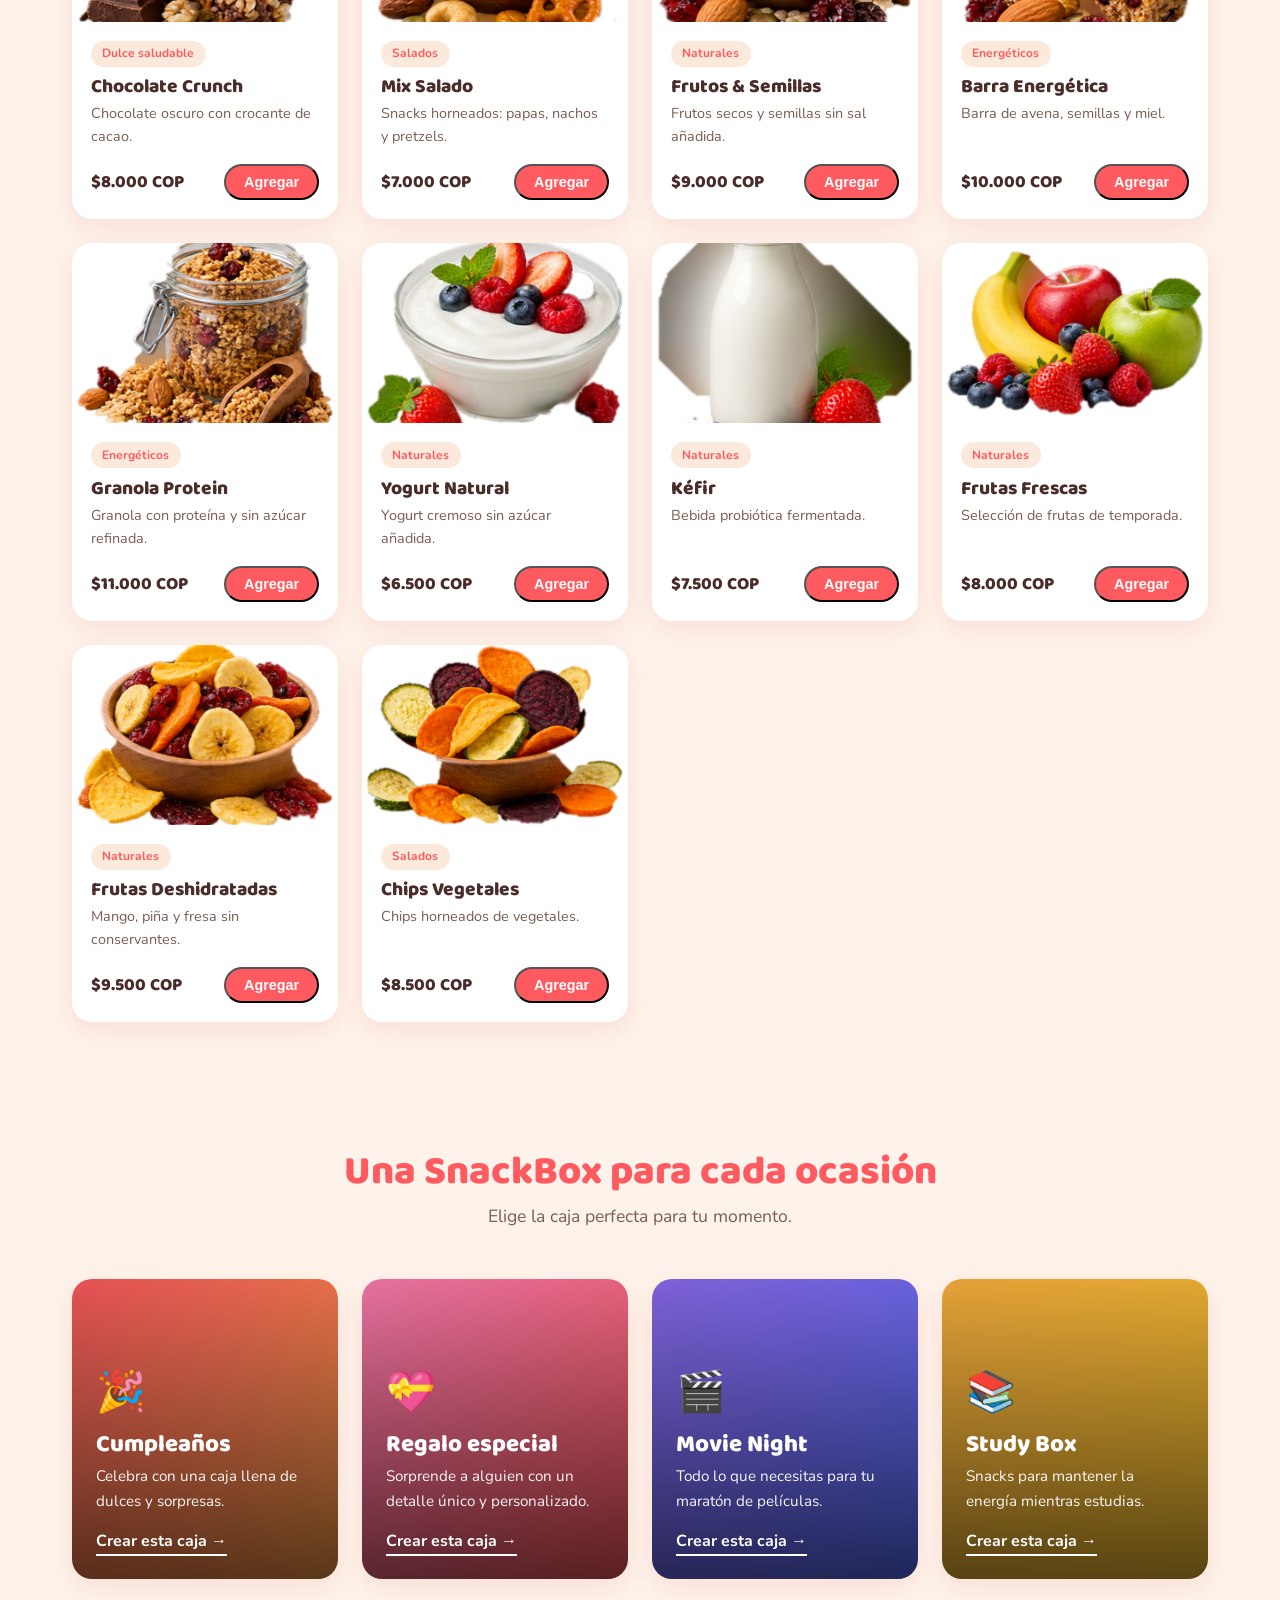
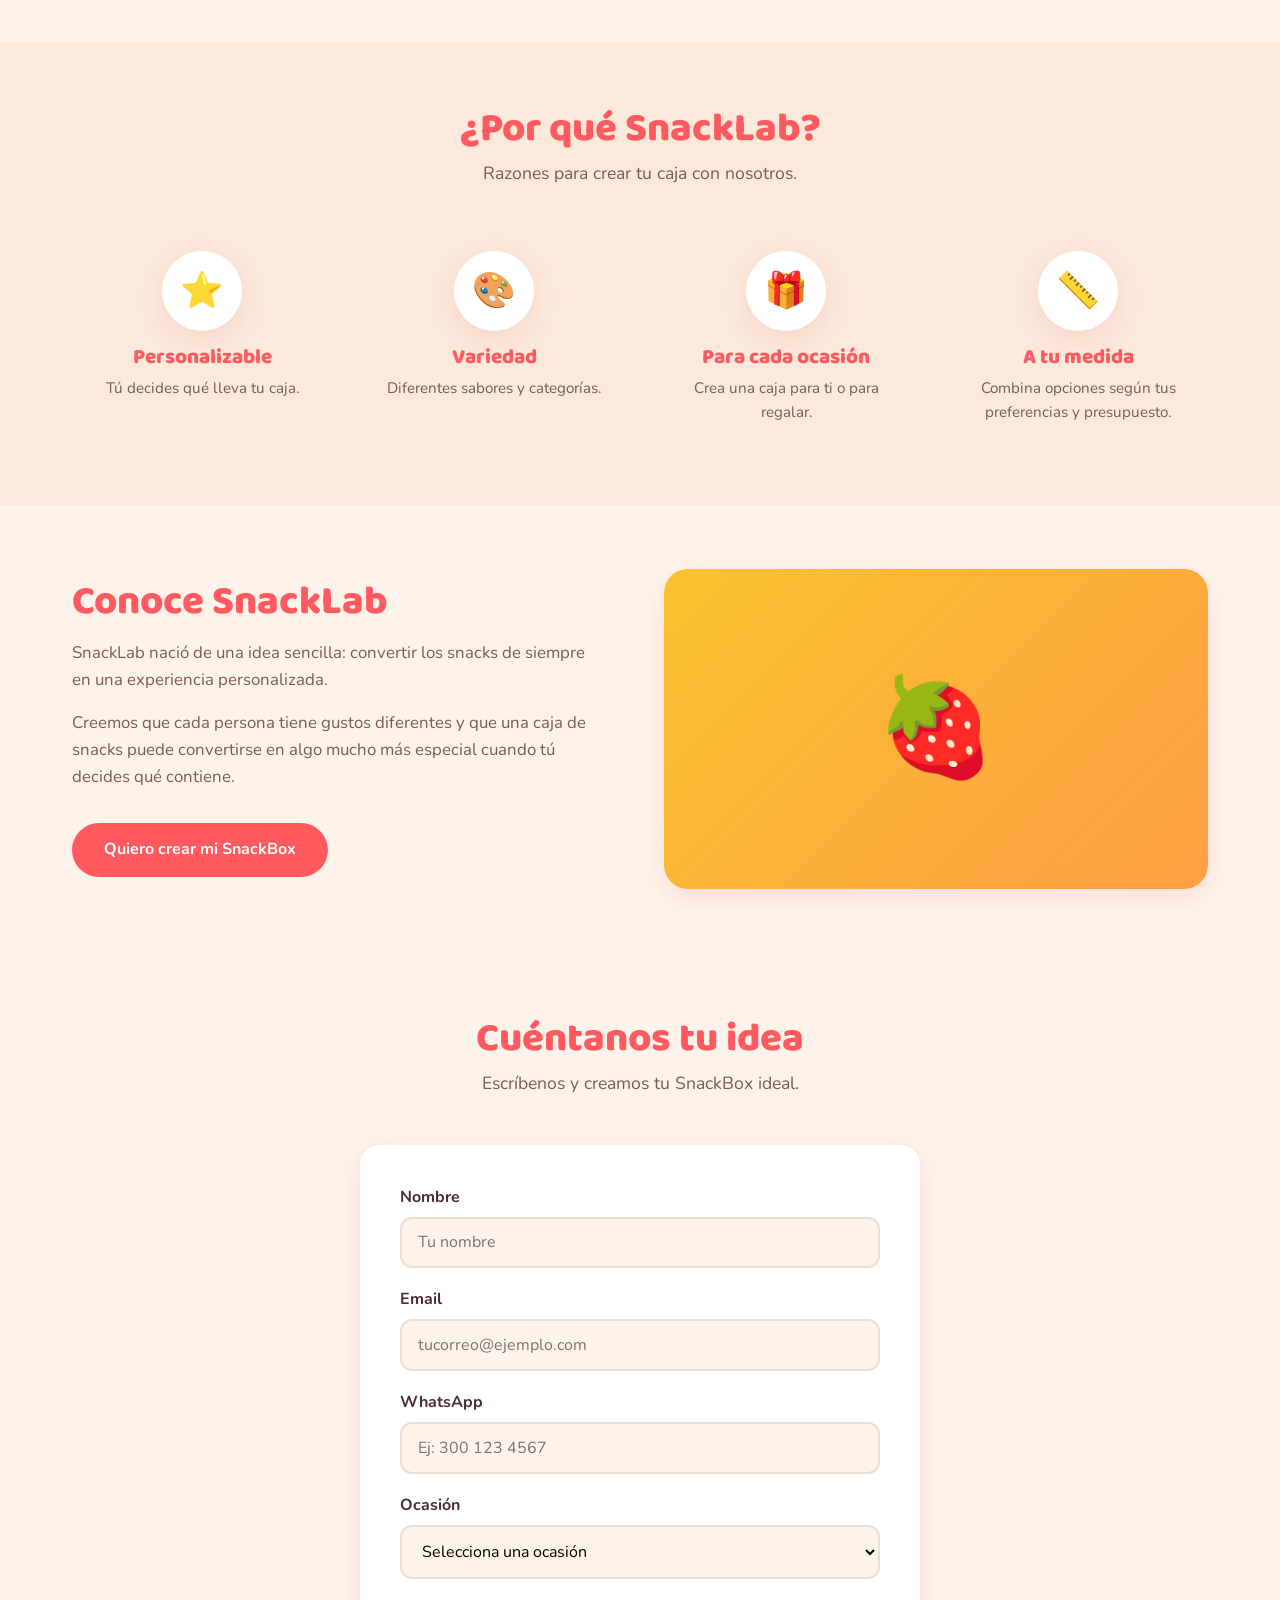
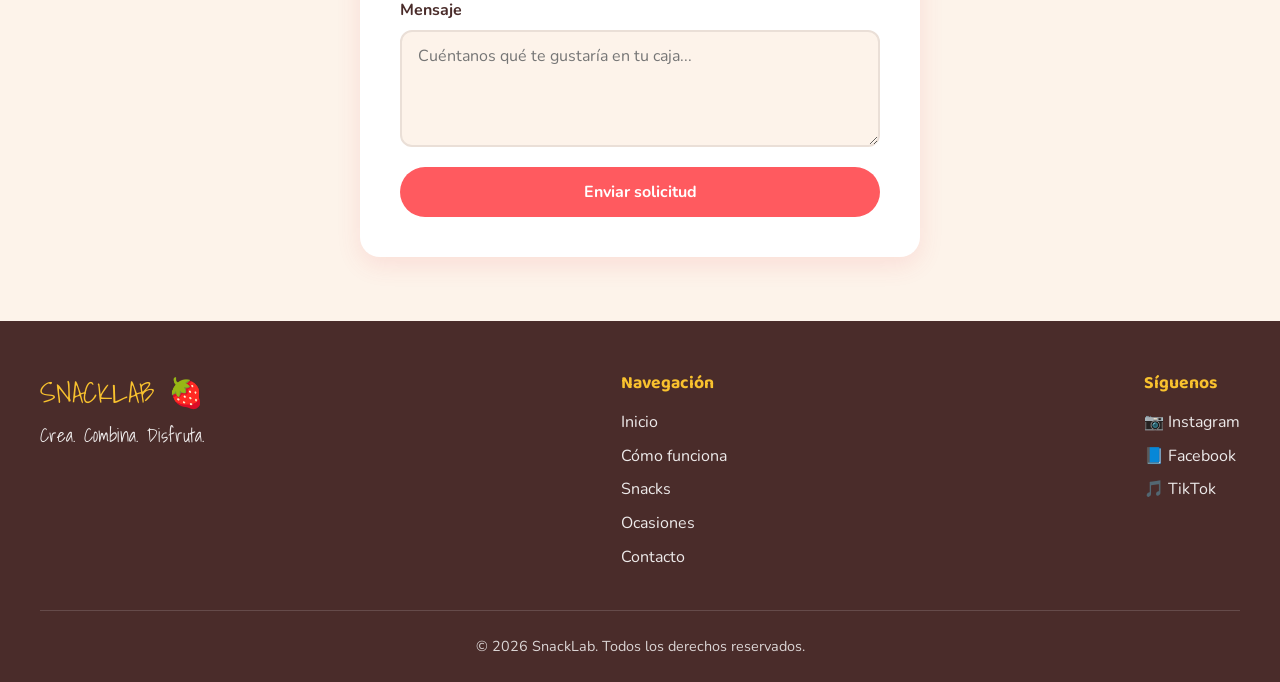
==== commit 6a4a8408: "feat: update catalog with real product images and healthy focus" ====
--- a/index.html
+++ b/index.html
@@ -60,8 +60,8 @@
                     <span class="hero__subtitle-accent">en una sola caja.</span>
                 </p>
                 <p class="hero__text">
-                    Combina tus sabores favoritos, personaliza tu caja y crea una
-                    experiencia hecha para ti.
+                    Combina snacks saludables, personaliza tu caja y crea una
+                    experiencia rica y balanceada hecha para ti.
                 </p>
                 <!-- Grupo de botones: principal y secundario -->
                 <div class="hero__buttons">
@@ -122,18 +122,18 @@
 
         <!-- NUESTROS SNACKS: catálogo (Fase 7) -->
         <section id="snacks" class="section">
-            <h2 class="section__title">Nuestros snacks</h2>
-            <p class="section__subtitle">Elige entre nuestras categorías favoritas.</p>
+            <h2 class="section__title">Nuestros snacks saludables</h2>
+            <p class="section__subtitle">Opciones ricas y balanceadas para cada antojo.</p>
 
             <!-- Grid de tarjetas de producto -->
             <div class="snacks">
-                <!-- DULCES -->
-                <article class="snack-card">
-                    <div class="snack-card__img" aria-label="Chocolate Crunch"><span>🍫</span></div>
-                    <div class="snack-card__body">
-                        <span class="snack-card__tag">Dulces</span>
+                <!-- 01 -->
+                <article class="snack-card">
+                    <img class="snack-card__img" src="img/01_chocolate_crunch.png" alt="Chocolate Crunch">
+                    <div class="snack-card__body">
+                        <span class="snack-card__tag">Dulce saludable</span>
                         <h3 class="snack-card__name">Chocolate Crunch</h3>
-                        <p class="snack-card__desc">Chocolate con leche y crocante.</p>
+                        <p class="snack-card__desc">Chocolate oscuro con crocante de cacao.</p>
                         <div class="snack-card__footer">
                             <span class="snack-card__price">$8.000 COP</span>
                             <button type="button" class="btn btn--primary btn--small">Agregar</button>
@@ -141,39 +141,13 @@
                     </div>
                 </article>
 
-                <article class="snack-card">
-                    <div class="snack-card__img" aria-label="Gomitas Frutales"><span>🍬</span></div>
-                    <div class="snack-card__body">
-                        <span class="snack-card__tag">Dulces</span>
-                        <h3 class="snack-card__name">Gomitas Frutales</h3>
-                        <p class="snack-card__desc">Gomitas ácidas de frutas.</p>
-                        <div class="snack-card__footer">
-                            <span class="snack-card__price">$6.000 COP</span>
-                            <button type="button" class="btn btn--primary btn--small">Agregar</button>
-                        </div>
-                    </div>
-                </article>
-
-                <article class="snack-card">
-                    <div class="snack-card__img" aria-label="Galletas Choco-Chip"><span>🍪</span></div>
-                    <div class="snack-card__body">
-                        <span class="snack-card__tag">Dulces</span>
-                        <h3 class="snack-card__name">Galletas Choco-Chip</h3>
-                        <p class="snack-card__desc">Galletas con chispas de chocolate.</p>
-                        <div class="snack-card__footer">
-                            <span class="snack-card__price">$7.500 COP</span>
-                            <button type="button" class="btn btn--primary btn--small">Agregar</button>
-                        </div>
-                    </div>
-                </article>
-
-                <!-- SALADOS -->
-                <article class="snack-card">
-                    <div class="snack-card__img" aria-label="Mix Salado"><span>🥨</span></div>
+                <!-- 02 -->
+                <article class="snack-card">
+                    <img class="snack-card__img" src="img/02_mix_salado.png" alt="Mix Salado">
                     <div class="snack-card__body">
                         <span class="snack-card__tag">Salados</span>
                         <h3 class="snack-card__name">Mix Salado</h3>
-                        <p class="snack-card__desc">Papas, nachos y pretzels.</p>
+                        <p class="snack-card__desc">Snacks horneados: papas, nachos y pretzels.</p>
                         <div class="snack-card__footer">
                             <span class="snack-card__price">$7.000 COP</span>
                             <button type="button" class="btn btn--primary btn--small">Agregar</button>
@@ -181,26 +155,13 @@
                     </div>
                 </article>
 
-                <article class="snack-card">
-                    <div class="snack-card__img" aria-label="Nachos con Queso"><span>🧀</span></div>
-                    <div class="snack-card__body">
-                        <span class="snack-card__tag">Salados</span>
-                        <h3 class="snack-card__name">Nachos con Queso</h3>
-                        <p class="snack-card__desc">Nachos crujientes con queso.</p>
-                        <div class="snack-card__footer">
-                            <span class="snack-card__price">$8.500 COP</span>
-                            <button type="button" class="btn btn--primary btn--small">Agregar</button>
-                        </div>
-                    </div>
-                </article>
-
-                <!-- NATURALES -->
-                <article class="snack-card">
-                    <div class="snack-card__img" aria-label="Frutos y Semillas"><span>🥜</span></div>
+                <!-- 03 -->
+                <article class="snack-card">
+                    <img class="snack-card__img" src="img/03_frutos_y_semillas.png" alt="Frutos y Semillas">
                     <div class="snack-card__body">
                         <span class="snack-card__tag">Naturales</span>
                         <h3 class="snack-card__name">Frutos &amp; Semillas</h3>
-                        <p class="snack-card__desc">Frutos secos y semillas.</p>
+                        <p class="snack-card__desc">Frutos secos y semillas sin sal añadida.</p>
                         <div class="snack-card__footer">
                             <span class="snack-card__price">$9.000 COP</span>
                             <button type="button" class="btn btn--primary btn--small">Agregar</button>
@@ -208,12 +169,83 @@
                     </div>
                 </article>
 
-                <article class="snack-card">
-                    <div class="snack-card__img" aria-label="Frutas Deshidratadas"><span>🍓</span></div>
+                <!-- 04 -->
+                <article class="snack-card">
+                    <img class="snack-card__img" src="img/04_barra_energetica.png" alt="Barra Energética">
+                    <div class="snack-card__body">
+                        <span class="snack-card__tag">Energéticos</span>
+                        <h3 class="snack-card__name">Barra Energética</h3>
+                        <p class="snack-card__desc">Barra de avena, semillas y miel.</p>
+                        <div class="snack-card__footer">
+                            <span class="snack-card__price">$10.000 COP</span>
+                            <button type="button" class="btn btn--primary btn--small">Agregar</button>
+                        </div>
+                    </div>
+                </article>
+
+                <!-- 05 -->
+                <article class="snack-card">
+                    <img class="snack-card__img" src="img/05_granola.png" alt="Granola Protein">
+                    <div class="snack-card__body">
+                        <span class="snack-card__tag">Energéticos</span>
+                        <h3 class="snack-card__name">Granola Protein</h3>
+                        <p class="snack-card__desc">Granola con proteína y sin azúcar refinada.</p>
+                        <div class="snack-card__footer">
+                            <span class="snack-card__price">$11.000 COP</span>
+                            <button type="button" class="btn btn--primary btn--small">Agregar</button>
+                        </div>
+                    </div>
+                </article>
+
+                <!-- 06 -->
+                <article class="snack-card">
+                    <img class="snack-card__img" src="img/06_yogurt_natural.png" alt="Yogurt Natural">
+                    <div class="snack-card__body">
+                        <span class="snack-card__tag">Naturales</span>
+                        <h3 class="snack-card__name">Yogurt Natural</h3>
+                        <p class="snack-card__desc">Yogurt cremoso sin azúcar añadida.</p>
+                        <div class="snack-card__footer">
+                            <span class="snack-card__price">$6.500 COP</span>
+                            <button type="button" class="btn btn--primary btn--small">Agregar</button>
+                        </div>
+                    </div>
+                </article>
+
+                <!-- 07 -->
+                <article class="snack-card">
+                    <img class="snack-card__img" src="img/07_kefir.png" alt="Kéfir">
+                    <div class="snack-card__body">
+                        <span class="snack-card__tag">Naturales</span>
+                        <h3 class="snack-card__name">Kéfir</h3>
+                        <p class="snack-card__desc">Bebida probiótica fermentada.</p>
+                        <div class="snack-card__footer">
+                            <span class="snack-card__price">$7.500 COP</span>
+                            <button type="button" class="btn btn--primary btn--small">Agregar</button>
+                        </div>
+                    </div>
+                </article>
+
+                <!-- 08 -->
+                <article class="snack-card">
+                    <img class="snack-card__img" src="img/08_frutas_frescas.png" alt="Frutas Frescas">
+                    <div class="snack-card__body">
+                        <span class="snack-card__tag">Naturales</span>
+                        <h3 class="snack-card__name">Frutas Frescas</h3>
+                        <p class="snack-card__desc">Selección de frutas de temporada.</p>
+                        <div class="snack-card__footer">
+                            <span class="snack-card__price">$8.000 COP</span>
+                            <button type="button" class="btn btn--primary btn--small">Agregar</button>
+                        </div>
+                    </div>
+                </article>
+
+                <!-- 09 -->
+                <article class="snack-card">
+                    <img class="snack-card__img" src="img/09_frutas_deshidratadas.png" alt="Frutas Deshidratadas">
                     <div class="snack-card__body">
                         <span class="snack-card__tag">Naturales</span>
                         <h3 class="snack-card__name">Frutas Deshidratadas</h3>
-                        <p class="snack-card__desc">Mango, piña y fresa deshidratados.</p>
+                        <p class="snack-card__desc">Mango, piña y fresa sin conservantes.</p>
                         <div class="snack-card__footer">
                             <span class="snack-card__price">$9.500 COP</span>
                             <button type="button" class="btn btn--primary btn--small">Agregar</button>
@@ -221,41 +253,15 @@
                     </div>
                 </article>
 
-                <article class="snack-card">
-                    <div class="snack-card__img" aria-label="Chips de Banano"><span>🍌</span></div>
-                    <div class="snack-card__body">
-                        <span class="snack-card__tag">Naturales</span>
-                        <h3 class="snack-card__name">Chips de Banano</h3>
-                        <p class="snack-card__desc">Rodajas crocantes de banano.</p>
-                        <div class="snack-card__footer">
-                            <span class="snack-card__price">$6.500 COP</span>
-                            <button type="button" class="btn btn--primary btn--small">Agregar</button>
-                        </div>
-                    </div>
-                </article>
-
-                <!-- ENERGÉTICOS -->
-                <article class="snack-card">
-                    <div class="snack-card__img" aria-label="Barra Energética"><span>⚡</span></div>
-                    <div class="snack-card__body">
-                        <span class="snack-card__tag">Energéticos</span>
-                        <h3 class="snack-card__name">Barra Energética</h3>
-                        <p class="snack-card__desc">Granola, semillas y avena.</p>
-                        <div class="snack-card__footer">
-                            <span class="snack-card__price">$10.000 COP</span>
-                            <button type="button" class="btn btn--primary btn--small">Agregar</button>
-                        </div>
-                    </div>
-                </article>
-
-                <article class="snack-card">
-                    <div class="snack-card__img" aria-label="Granola Protein"><span>🥣</span></div>
-                    <div class="snack-card__body">
-                        <span class="snack-card__tag">Energéticos</span>
-                        <h3 class="snack-card__name">Granola Protein</h3>
-                        <p class="snack-card__desc">Granola con proteína y miel.</p>
-                        <div class="snack-card__footer">
-                            <span class="snack-card__price">$11.000 COP</span>
+                <!-- 10 -->
+                <article class="snack-card">
+                    <img class="snack-card__img" src="img/10_chips_vegetales.png" alt="Chips Vegetales">
+                    <div class="snack-card__body">
+                        <span class="snack-card__tag">Salados</span>
+                        <h3 class="snack-card__name">Chips Vegetales</h3>
+                        <p class="snack-card__desc">Chips horneados de vegetales.</p>
+                        <div class="snack-card__footer">
+                            <span class="snack-card__price">$8.500 COP</span>
                             <button type="button" class="btn btn--primary btn--small">Agregar</button>
                         </div>
                     </div>
--- a/css/styles.css
+++ b/css/styles.css
@@ -529,15 +529,13 @@
     transform: translateY(-8px);
 }
 
-/* Imagen del snack (placeholder: recuadro con degradado + emoji).
-   Cuando tengas imágenes reales, reemplazaremos este bloque por un <img>. */
+/* Imagen del snack: banner superior de la tarjeta.
+   object-fit: cover llena el espacio sin deformar la foto. */
 .snack-card__img {
-    height: 160px;
-    background: linear-gradient(135deg, var(--secondary-color), var(--accent-color));
-    display: flex;
-    align-items: center;
-    justify-content: center;
-    font-size: 3.5rem;
+    width: 100%;
+    height: 180px;
+    object-fit: cover;
+    display: block;
 }
 
 /* Cuerpo de la tarjeta (contenido con padding).
@@ -930,3 +928,113 @@
     font-size: 0.9rem;
     opacity: 0.8;
 }
+
+/* ============================================= */
+/* RESPONSIVE - MEDIA QUERIES                     */
+/* ============================================= */
+
+/* --- TABLET: pantallas de 992px o menos ---
+   El hero y "nosotros" pasan de 2 columnas a 1 (apiladas).
+   Los títulos gigantes se reducen un poco. */
+@media (max-width: 992px) {
+
+    /* NAVBAR: desde tablet ocultamos los enlaces del menú para que
+       el logo y el botón "Crear mi SnackBox" quepan sin desbordarse.
+       (Opción A: navbar simplificada en pantallas medianas y pequeñas) */
+    .navbar__menu {
+        display: none;
+    }
+
+    /* Hero y Nosotros: de fila (2 columnas) a columna (apiladas) */
+    .hero,
+    .about {
+        flex-direction: column;
+        text-align: center;
+    }
+
+    /* El texto del hero/nosotros se centra */
+    .hero__text,
+    .about__text {
+        margin-left: auto;
+        margin-right: auto;
+    }
+
+    /* Los botones del hero se centran */
+    .hero__buttons {
+        justify-content: center;
+    }
+
+    /* El título gigante del hero se reduce en tablet */
+    .hero__title {
+        font-size: 3.5rem;
+    }
+
+    /* La imagen del hero no se estira demasiado */
+    .hero__image img {
+        max-width: 420px;
+    }
+}
+
+/* --- MÓVIL: pantallas de 768px o menos ---
+   El menú de enlaces se oculta (Opción A: queda logo + botón).
+   Todo se compacta para pantallas pequeñas. */
+@media (max-width: 768px) {
+
+    /* Reducimos el padding lateral general para aprovechar el ancho.
+       (El menú ya está oculto desde el breakpoint de 992px) */
+    .navbar {
+        padding: 0.8rem 1rem;
+    }
+
+    /* Títulos más pequeños en móvil */
+    .hero__title {
+        font-size: 2.8rem;
+    }
+
+    .section__title,
+    .about__title {
+        font-size: 2rem;
+    }
+
+    /* Menos padding vertical en las secciones (ahorra espacio) */
+    .section,
+    .hero,
+    .about {
+        padding: 2.5rem 1.5rem;
+    }
+
+    /* Los botones del hero ocupan el ancho completo y se apilan */
+    .hero__buttons {
+        flex-direction: column;
+    }
+
+    .hero__buttons .btn {
+        width: 100%;
+        text-align: center;
+    }
+
+    /* El formulario con menos padding interno en móvil */
+    .contact-form {
+        padding: 1.5rem;
+    }
+
+    /* Footer: las columnas se centran al apilarse */
+    .footer__top {
+        flex-direction: column;
+        text-align: center;
+    }
+}
+
+/* --- MÓVIL PEQUEÑO: 480px o menos ---
+   Ajuste fino para celulares angostos. */
+@media (max-width: 480px) {
+    .hero__title {
+        font-size: 2.3rem;
+    }
+
+    /* El título con destellos: reducimos separación para que quepa */
+    .section__title--sparkles {
+        gap: 0.5rem;
+        font-size: 1.6rem;
+    }
+}
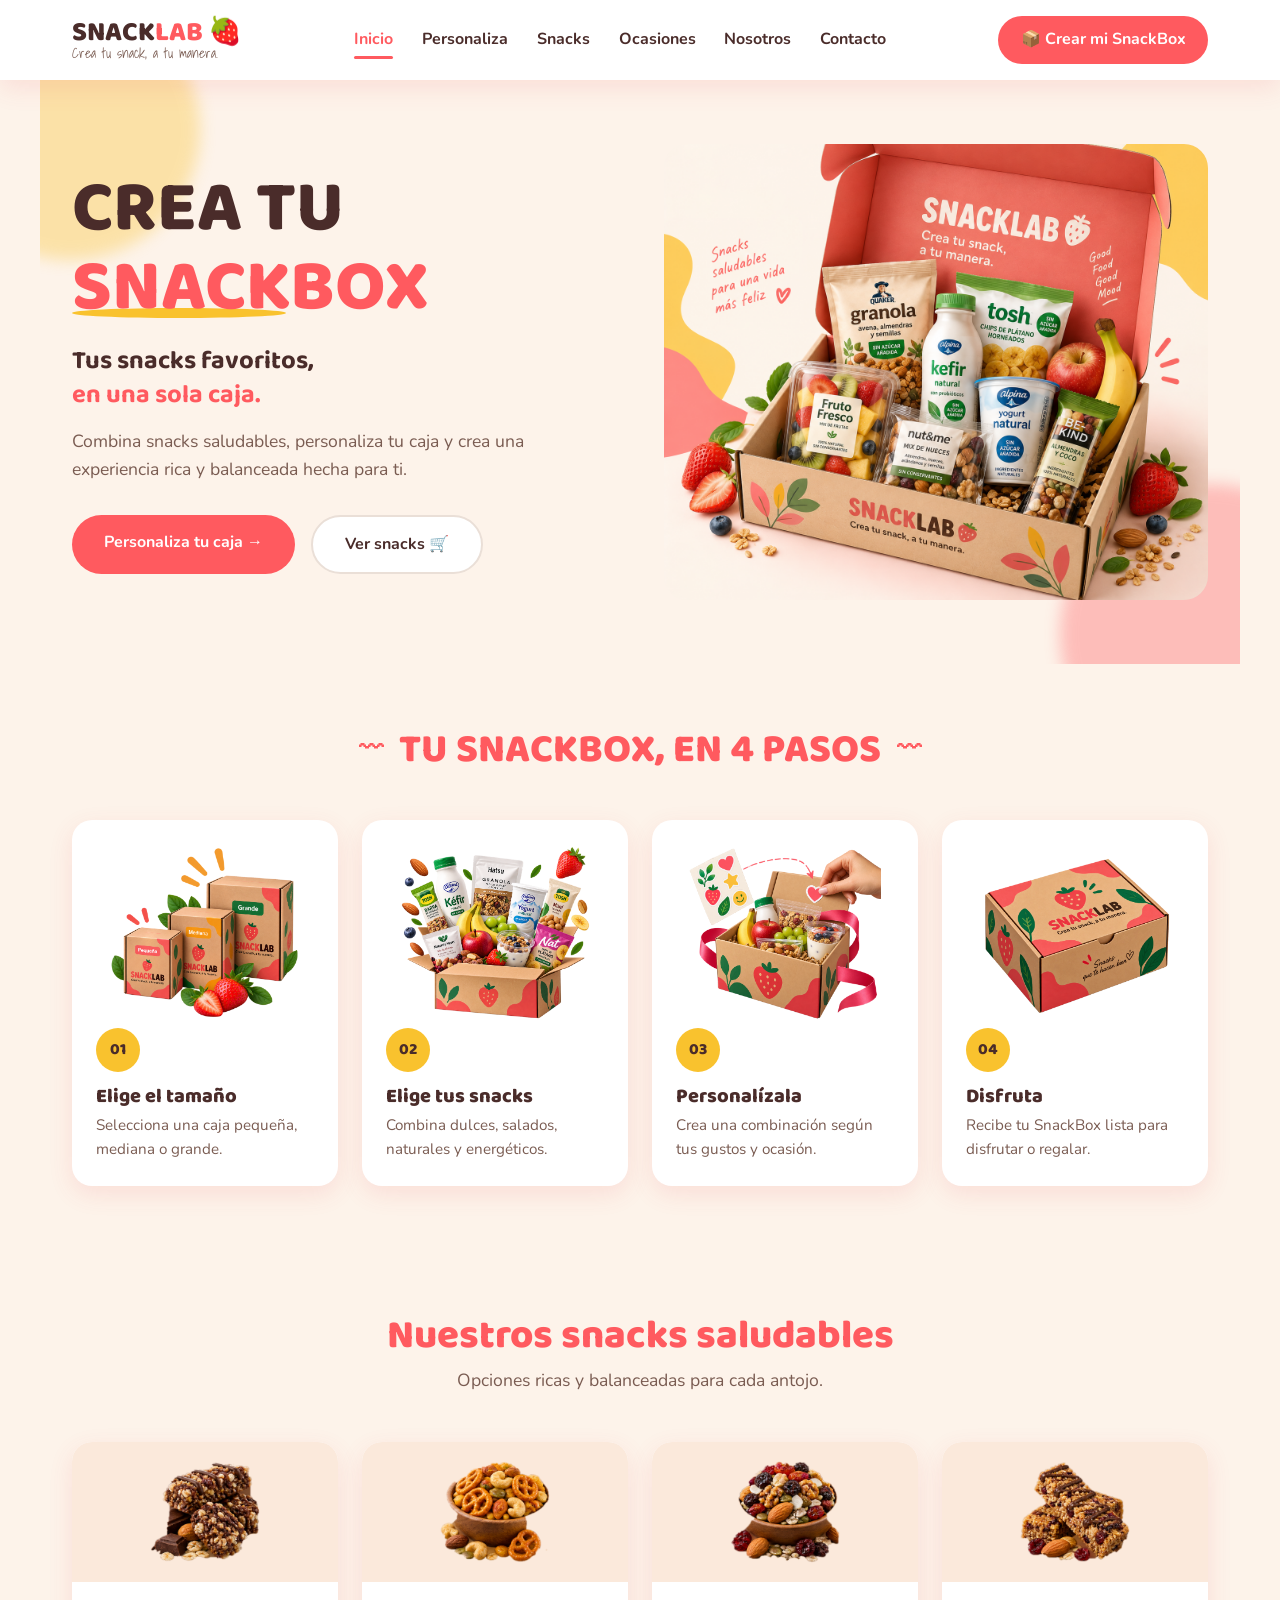
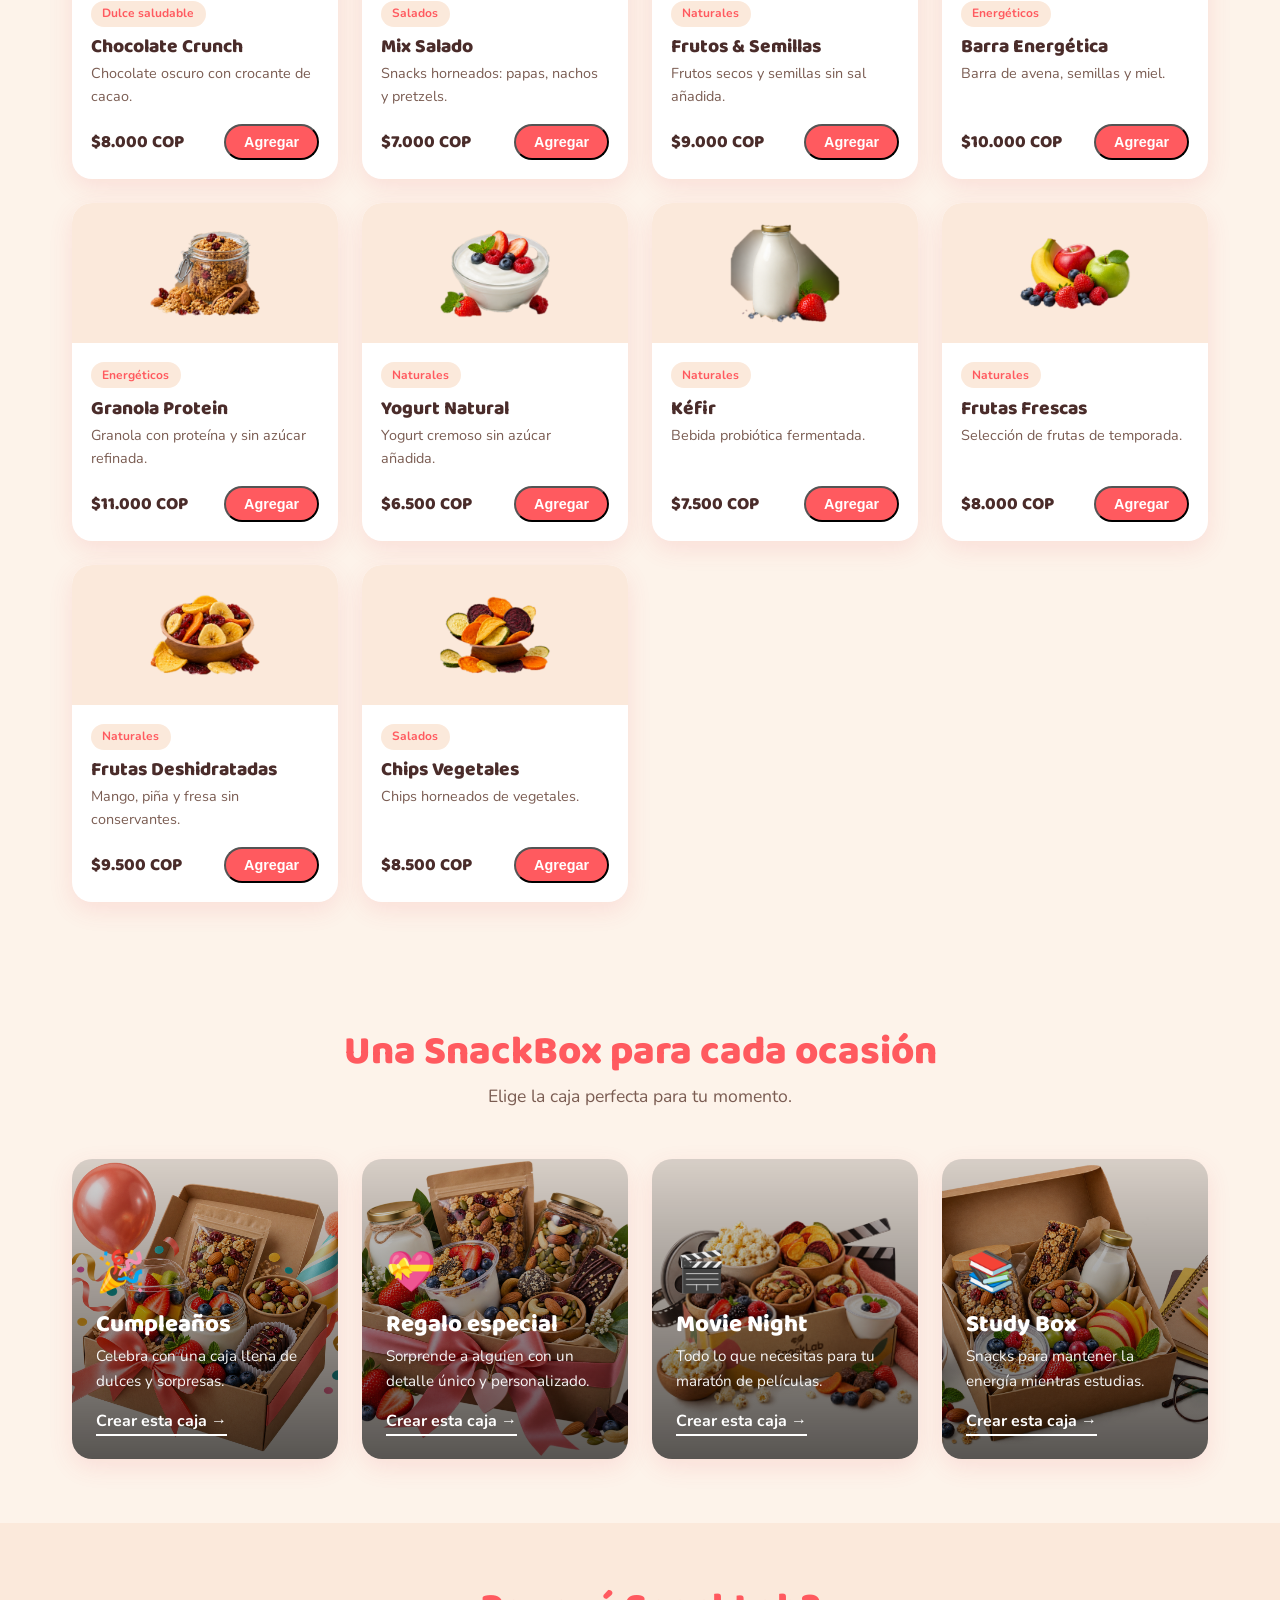
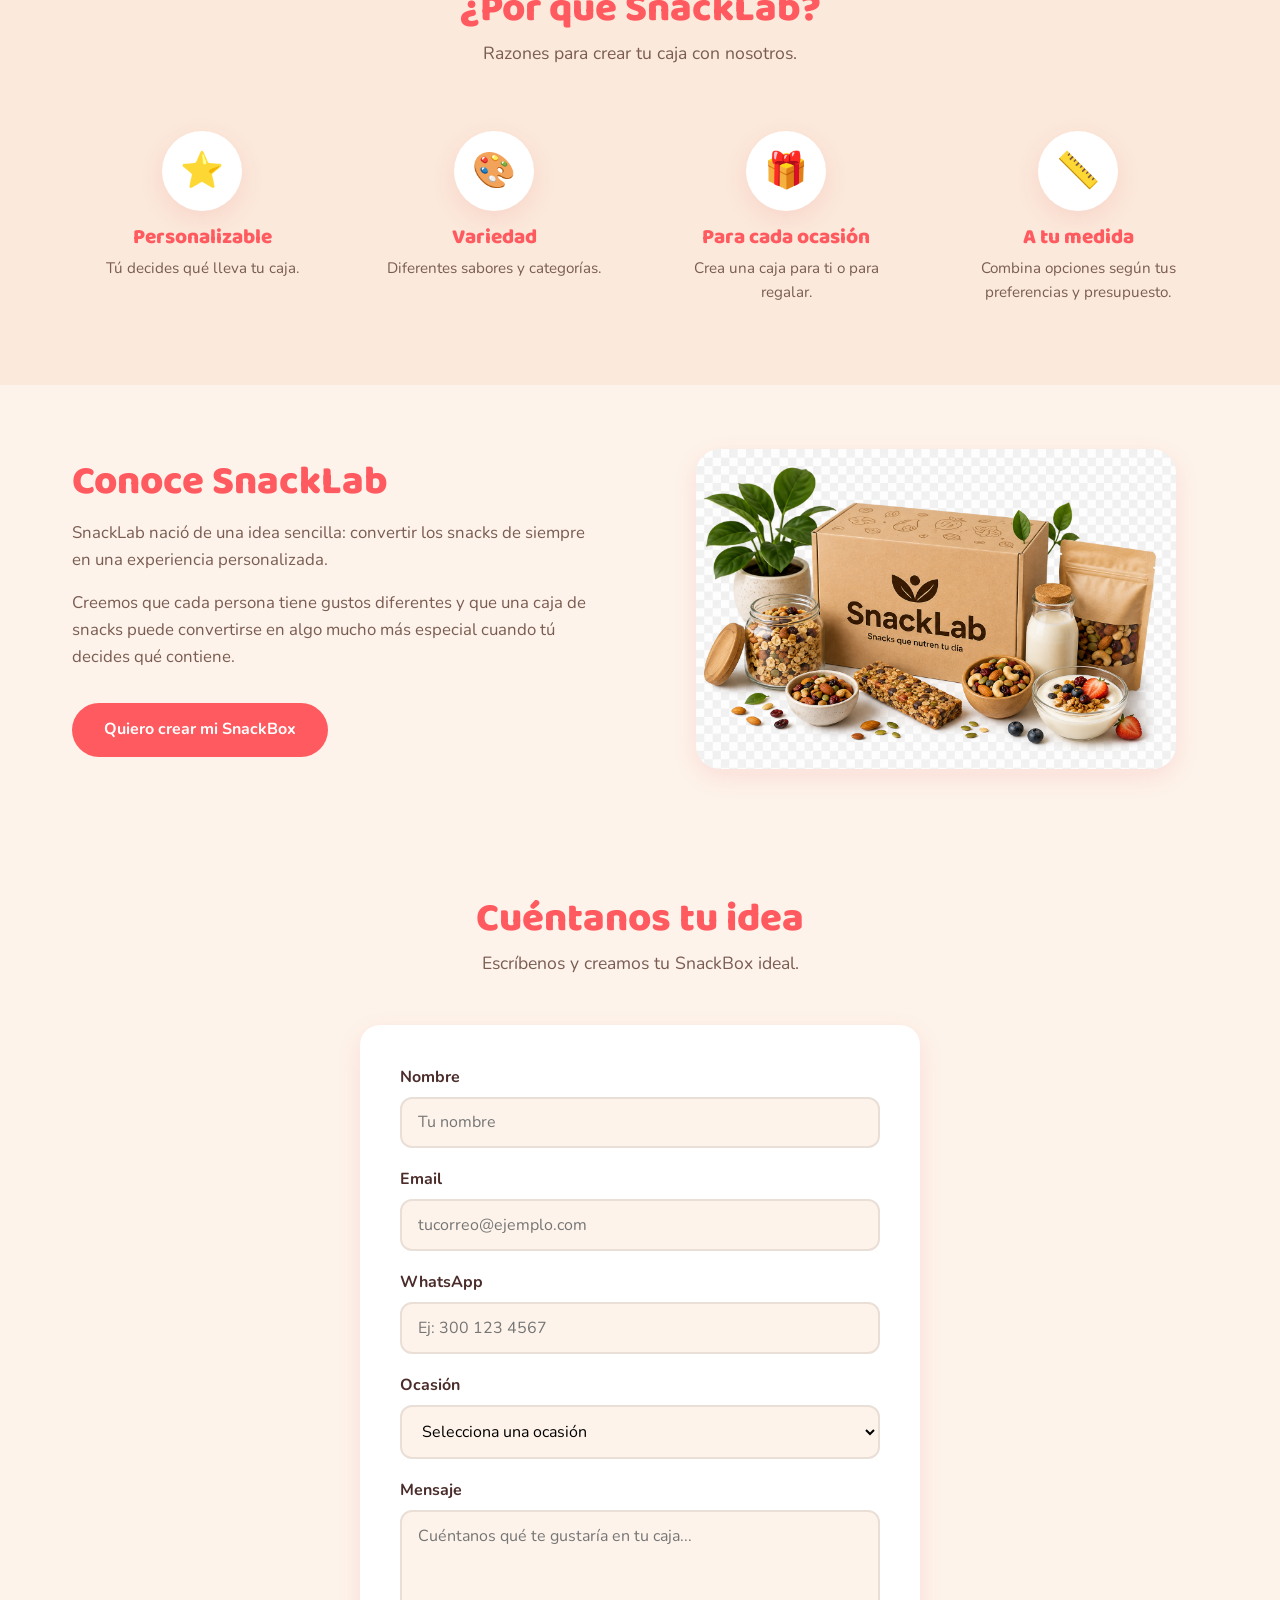
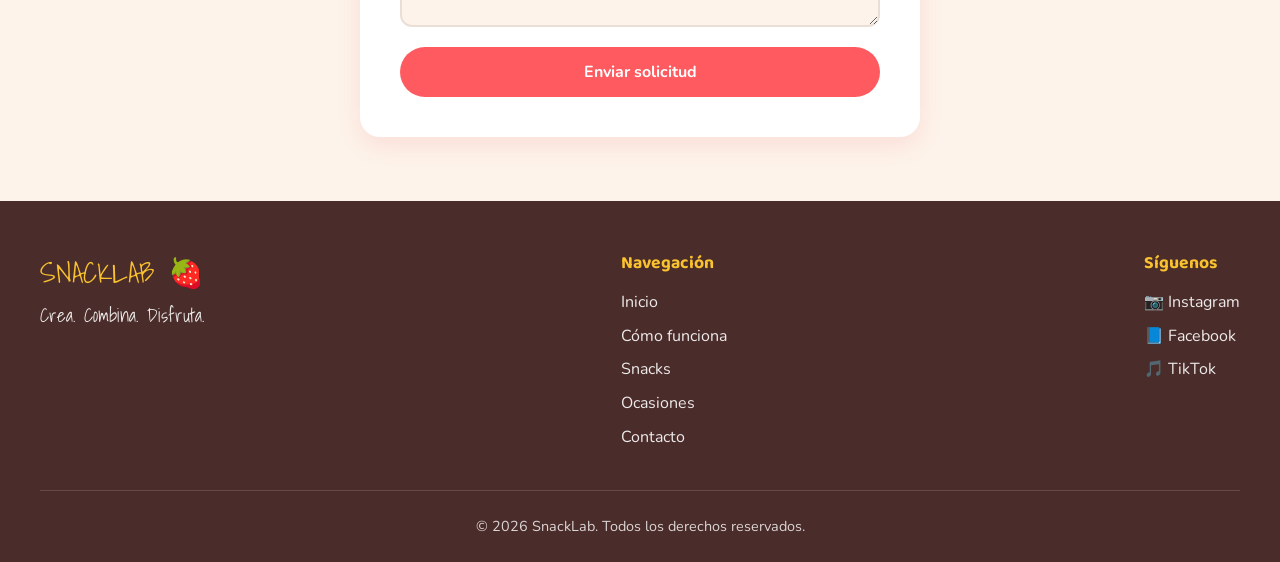
==== commit 17ffc80b: "feat: add real image to about section" ====
--- a/index.html
+++ b/index.html
@@ -365,9 +365,9 @@
                 <a href="#contacto" class="btn btn--primary">Quiero crear mi SnackBox</a>
             </div>
 
-            <!-- COLUMNA DERECHA: imagen (placeholder temporal) -->
-            <div class="about__image" aria-label="Sobre SnackLab">
-                <span class="about__image-emoji">🍓</span>
+            <!-- COLUMNA DERECHA: imagen de la marca -->
+            <div class="about__image">
+                <img src="img/somos.png" alt="Snacks saludables de SnackLab">
             </div>
         </section>
 
--- a/css/styles.css
+++ b/css/styles.css
@@ -529,12 +529,15 @@
     transform: translateY(-8px);
 }
 
-/* Imagen del snack: banner superior de la tarjeta.
-   object-fit: cover llena el espacio sin deformar la foto. */
+/* Imagen del snack: más compacta.
+   object-fit: contain muestra el producto completo sin recortarlo,
+   sobre un fondo crema suave para que se vea ordenado. */
 .snack-card__img {
     width: 100%;
-    height: 180px;
-    object-fit: cover;
+    height: 140px;
+    object-fit: contain;
+    background-color: var(--cream-dark);
+    padding: 0.8rem;
     display: block;
 }
 
@@ -617,32 +620,31 @@
     transform: translateY(-8px);
 }
 
-/* --- El OVERLAY (capa oscura sobre el fondo) ---
-   Cada tarjeta tiene su color temático como fondo (temporal),
-   y encima un degradado oscuro para que el texto blanco se lea bien.
-   Cuando tengas imágenes, cambiaremos el color por url('img/...'). */
+/* --- El OVERLAY (capa oscura sobre la imagen de fondo) ---
+   Cada tarjeta usa su imagen real como fondo, y encima un degradado
+   oscuro para que el texto blanco se lea bien sobre cualquier foto. */
 .occasion-card--birthday {
-    background:
-        linear-gradient(to top, rgba(0,0,0,0.65), rgba(0,0,0,0.1)),
-        linear-gradient(135deg, #ff5a5f, #ff9f45);
+    background-image:
+        linear-gradient(to top, rgba(0,0,0,0.65), rgba(0,0,0,0.15)),
+        url('../img/cumpleanos.png');
 }
 
 .occasion-card--gift {
-    background:
-        linear-gradient(to top, rgba(0,0,0,0.65), rgba(0,0,0,0.1)),
-        linear-gradient(135deg, #ff7eb3, #ff5a5f);
+    background-image:
+        linear-gradient(to top, rgba(0,0,0,0.65), rgba(0,0,0,0.15)),
+        url('../img/especial.png');
 }
 
 .occasion-card--movie {
-    background:
-        linear-gradient(to top, rgba(0,0,0,0.65), rgba(0,0,0,0.1)),
-        linear-gradient(135deg, #8e6cef, #5a6fff);
+    background-image:
+        linear-gradient(to top, rgba(0,0,0,0.65), rgba(0,0,0,0.15)),
+        url('../img/peliculas.png');
 }
 
 .occasion-card--study {
-    background:
-        linear-gradient(to top, rgba(0,0,0,0.65), rgba(0,0,0,0.1)),
-        linear-gradient(135deg, #ffb43f, #f9c22e);
+    background-image:
+        linear-gradient(to top, rgba(0,0,0,0.65), rgba(0,0,0,0.15)),
+        url('../img/estudio.png');
 }
 
 /* Contenido de la tarjeta (texto sobre el overlay) */
@@ -776,20 +778,19 @@
     margin-top: 1rem;
 }
 
-/* Imagen (placeholder temporal con degradado + emoji) */
+/* Imagen de la marca en "Sobre nosotros" */
 .about__image {
     flex: 1;
-    height: 320px;
-    background: linear-gradient(135deg, var(--accent-color), var(--secondary-color));
+    display: flex;
+    justify-content: center;
+}
+
+.about__image img {
+    width: 100%;
+    max-width: 480px;
+    height: auto;
     border-radius: 24px;
     box-shadow: var(--shadow);
-    display: flex;
-    align-items: center;
-    justify-content: center;
-}
-
-.about__image-emoji {
-    font-size: 6rem;
 }
 
 /* ============================================= */
